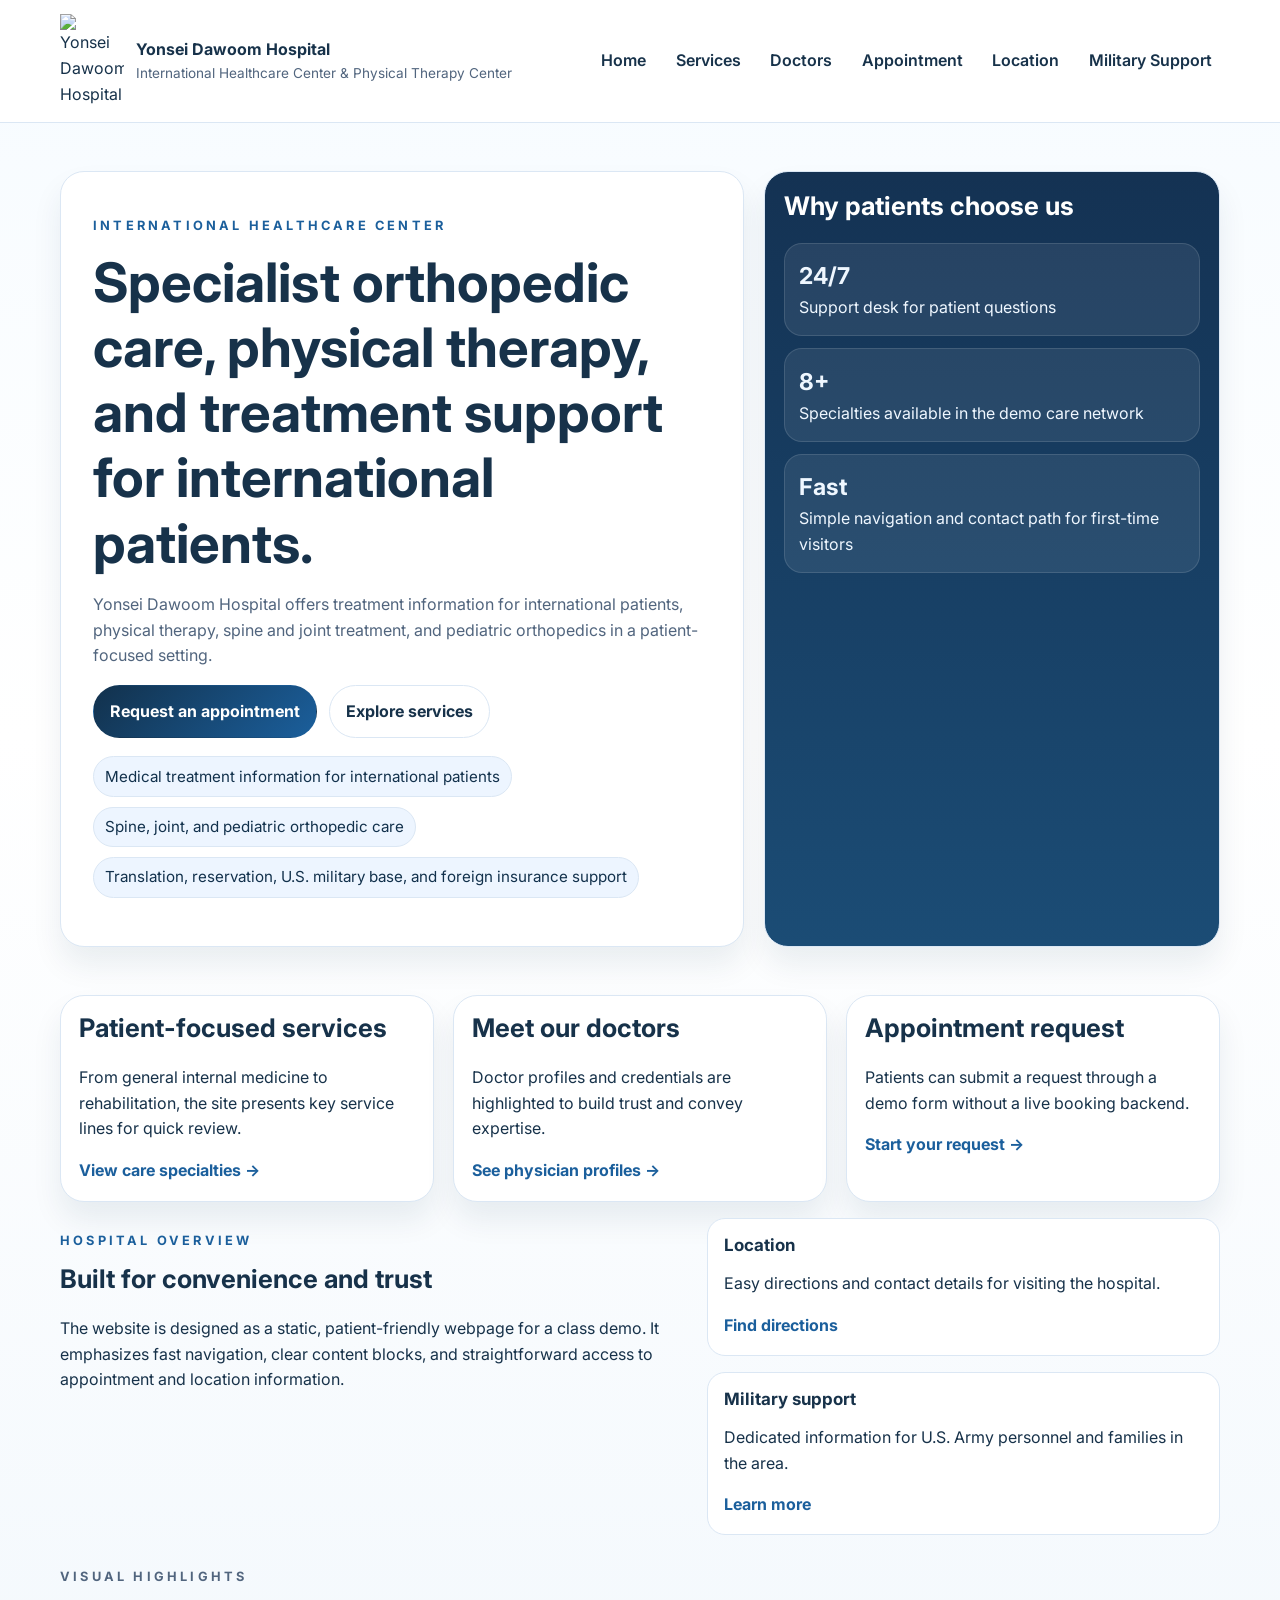
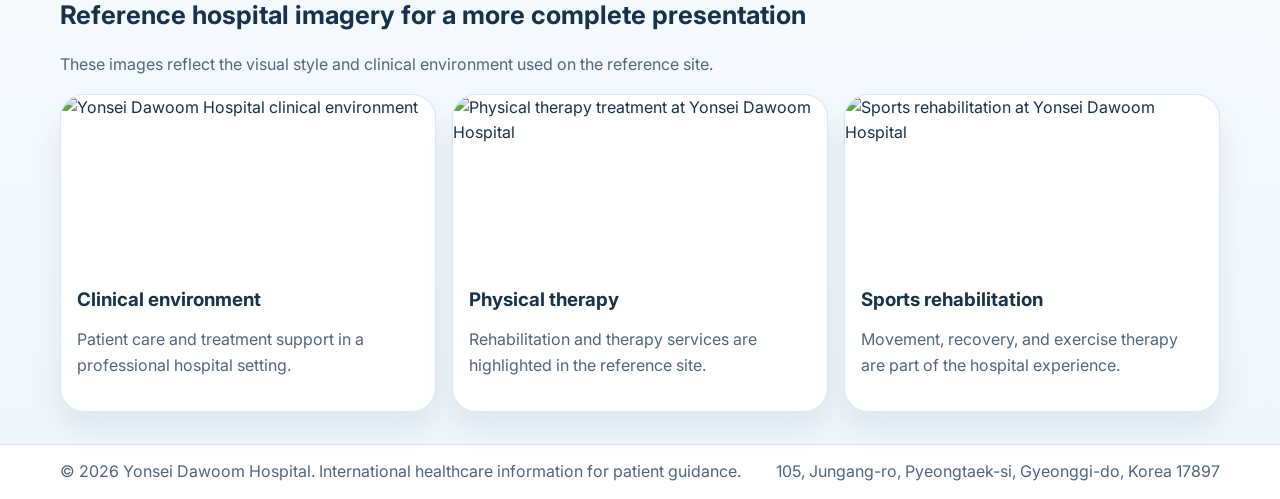
==== index.html @ 68c52f5f "Website Development" ====
<!DOCTYPE html>
<html lang="en">
  <head>
    <meta charset="UTF-8" />
    <meta name="viewport" content="width=device-width, initial-scale=1.0" />
    <title>Yonsei Dawoom Hospital | International Healthcare Center</title>
    <meta
      name="description"
      content="Yonsei Dawoom Hospital provides international healthcare, physical therapy, spine and joint treatment, and specialist orthopedics information."
    />
    <link rel="preconnect" href="https://fonts.googleapis.com" />
    <link rel="preconnect" href="https://fonts.gstatic.com" crossorigin />
    <link
      href="https://fonts.googleapis.com/css2?family=Inter:wght@400;500;600;700;800&display=swap"
      rel="stylesheet"
    />
    <link rel="stylesheet" href="styles.css" />
  </head>
  <body>
    <header class="site-header">
      <div class="container nav-wrap">
        <a class="brand" href="index.html">
          <img class="brand-logo" src="https://yshospital.net/en/images/logo.png" alt="Yonsei Dawoom Hospital" />
          <span>
            <strong>Yonsei Dawoom Hospital</strong>
            <small>International Healthcare Center & Physical Therapy Center</small>
          </span>
        </a>
        <nav class="nav-links">
          <a href="index.html">Home</a>
          <a href="services.html">Services</a>
          <a href="doctors.html">Doctors</a>
          <a href="appointment.html">Appointment</a>
          <a href="location.html">Location</a>
          <a href="support.html">Military Support</a>
        </nav>
      </div>
    </header>

    <main>
      <section class="hero-section">
        <div class="container hero-grid">
          <article class="hero-copy">
            <p class="eyebrow">International Healthcare Center</p>
            <h1>Specialist orthopedic care, physical therapy, and treatment support for international patients.</h1>
            <p class="lede">
              Yonsei Dawoom Hospital offers treatment information for international patients, physical therapy,
              spine and joint treatment, and pediatric orthopedics in a patient-focused setting.
            </p>
            <div class="cta-row">
              <a class="btn btn-primary" href="appointment.html">Request an appointment</a>
              <a class="btn btn-secondary" href="services.html">Explore services</a>
            </div>
            <ul class="feature-pills">
              <li>Medical treatment information for international patients</li>
              <li>Spine, joint, and pediatric orthopedic care</li>
              <li>Translation, reservation, U.S. military base, and foreign insurance support</li>
            </ul>
          </article>
          <aside class="hero-card" aria-label="Hospital highlights">
            <h2>Why patients choose us</h2>
            <div class="stat-card">
              <strong>24/7</strong>
              <span>Support desk for patient questions</span>
            </div>
            <div class="stat-card">
              <strong>8+</strong>
              <span>Specialties available in the demo care network</span>
            </div>
            <div class="stat-card">
              <strong>Fast</strong>
              <span>Simple navigation and contact path for first-time visitors</span>
            </div>
          </aside>
        </div>
      </section>

      <section class="container section-grid">
        <article class="panel-card">
          <h2>Patient-focused services</h2>
          <p>From general internal medicine to rehabilitation, the site presents key service lines for quick review.</p>
          <a class="text-link" href="services.html">View care specialties →</a>
        </article>
        <article class="panel-card">
          <h2>Meet our doctors</h2>
          <p>Doctor profiles and credentials are highlighted to build trust and convey expertise.</p>
          <a class="text-link" href="doctors.html">See physician profiles →</a>
        </article>
        <article class="panel-card">
          <h2>Appointment request</h2>
          <p>Patients can submit a request through a demo form without a live booking backend.</p>
          <a class="text-link" href="appointment.html">Start your request →</a>
        </article>
      </section>

      <section class="container two-column-panel">
        <article>
          <p class="eyebrow">Hospital overview</p>
          <h2>Built for convenience and trust</h2>
          <p>
            The website is designed as a static, patient-friendly webpage for a class demo. It emphasizes
            fast navigation, clear content blocks, and straightforward access to appointment and location information.
          </p>
        </article>
        <article class="info-boxes">
          <div class="mini-card">
            <h3>Location</h3>
            <p>Easy directions and contact details for visiting the hospital.</p>
            <a href="location.html">Find directions</a>
          </div>
          <div class="mini-card">
            <h3>Military support</h3>
            <p>Dedicated information for U.S. Army personnel and families in the area.</p>
            <a href="support.html">Learn more</a>
          </div>
        </article>
      </section>

      <section class="container visual-section">
        <div class="page-intro">
          <p class="eyebrow">Visual highlights</p>
          <h2>Reference hospital imagery for a more complete presentation</h2>
          <p>
            These images reflect the visual style and clinical environment used on the reference site.
          </p>
        </div>
        <div class="card-grid three-up visual-gallery">
          <article class="panel-card visual-card">
            <img src="https://yshospital.net/en/images/mv.jpg" alt="Yonsei Dawoom Hospital clinical environment" />
            <h3>Clinical environment</h3>
            <p>Patient care and treatment support in a professional hospital setting.</p>
          </article>
          <article class="panel-card visual-card">
            <img src="https://yshospital.net/en/images/therapy-1.jpg" alt="Physical therapy treatment at Yonsei Dawoom Hospital" />
            <h3>Physical therapy</h3>
            <p>Rehabilitation and therapy services are highlighted in the reference site.</p>
          </article>
          <article class="panel-card visual-card">
            <img src="https://yshospital.net/en/images/sr-1.jpg" alt="Sports rehabilitation at Yonsei Dawoom Hospital" />
            <h3>Sports rehabilitation</h3>
            <p>Movement, recovery, and exercise therapy are part of the hospital experience.</p>
          </article>
        </div>
      </section>
    </main>

    <footer class="site-footer">
      <div class="container footer-wrap">
        <p>© <span id="year"></span> Yonsei Dawoom Hospital. International healthcare information for patient guidance.</p>
        <p>105, Jungang-ro, Pyeongtaek-si, Gyeonggi-do, Korea 17897</p>
      </div>
    </footer>

    <script src="script.js"></script>
  </body>
</html>
---- styles.css ----
:root {
  --navy: #12314c;
  --blue: #1b5f9c;
  --sky: #edf5ff;
  --surface: #ffffff;
  --text: #17324a;
  --muted: #51657e;
  --border: #dbe7f4;
}

* { box-sizing: border-box; }

body {
  margin: 0;
  font-family: 'Inter', Arial, sans-serif;
  color: var(--text);
  background: linear-gradient(180deg, #f6fbff 0%, #ffffff 35%, #eff6fc 100%);
  line-height: 1.6;
}

img { max-width: 100%; }

a { color: inherit; text-decoration: none; }

.container {
  width: min(1160px, calc(100% - 1.5rem));
  margin: 0 auto;
}

.site-header {
  position: sticky;
  top: 0;
  z-index: 10;
  background: rgba(255, 255, 255, 0.96);
  border-bottom: 1px solid var(--border);
  backdrop-filter: blur(12px);
}

.nav-wrap, .footer-wrap {
  display: flex;
  align-items: center;
  justify-content: space-between;
  gap: 1rem;
  padding: 0.9rem 0;
}

.brand {
  display: flex;
  align-items: center;
  gap: 0.75rem;
}

.brand strong, .brand small { display: block; }

.brand-logo {
  width: 64px;
  height: auto;
  display: block;
}

.brand strong { font-size: 1rem; }

.brand small { color: var(--muted); font-size: 0.85rem; }

.brand-mark {
  width: 3rem;
  height: 3rem;
  border-radius: 0.9rem;
  display: grid;
  place-items: center;
  background: linear-gradient(135deg, var(--navy), var(--blue));
  color: #fff;
  font-weight: 800;
}

.nav-links {
  display: flex;
  flex-wrap: wrap;
  align-items: center;
  justify-content: flex-end;
  gap: 0.85rem;
}

.nav-links a {
  color: var(--text);
  font-weight: 600;
  padding: 0.35rem 0.5rem;
  border-radius: 999px;
}

.nav-links a:hover { background: var(--sky); }

.hero-section {
  padding: 3rem 0 2rem;
}

.hero-grid, .two-column-panel, .section-grid { display: grid; gap: 1.2rem; }

.hero-grid {
  grid-template-columns: 1.2fr 0.8fr;
  align-items: stretch;
}

.hero-copy, .panel-card, .hero-card {
  background: var(--surface);
  border: 1px solid var(--border);
  border-radius: 24px;
  box-shadow: 0 18px 30px rgba(18, 49, 76, 0.08);
}

.hero-copy { padding: 2rem; }

.eyebrow {
  text-transform: uppercase;
  letter-spacing: 0.25em;
  font-size: 0.8rem;
  color: var(--blue);
  font-weight: 700;
}

h1, h2, h3 { line-height: 1.2; }

h1 { font-size: clamp(2rem, 5vw, 3.4rem); margin: 0.35rem 0 0.75rem; }

h2 { font-size: clamp(1.2rem, 3vw, 1.6rem); margin-top: 0; }

.lede, .page-intro p { color: var(--muted); }

.cta-row { display: flex; flex-wrap: wrap; gap: 0.75rem; margin: 1rem 0 1.15rem; }

.btn {
  display: inline-flex;
  align-items: center;
  justify-content: center;
  border-radius: 999px;
  font-weight: 700;
  padding: 0.8rem 1rem;
  border: 1px solid transparent;
}

.btn-primary { background: linear-gradient(135deg, var(--navy), var(--blue)); color: #fff; }

.btn-secondary { border-color: var(--border); background: #fff; }

.feature-pills {
  display: flex;
  flex-wrap: wrap;
  gap: 0.6rem;
  padding: 0;
  list-style: none;
}

.feature-pills li {
  background: var(--sky);
  border: 1px solid var(--border);
  border-radius: 999px;
  padding: 0.45rem 0.7rem;
  color: var(--navy);
  font-size: 0.95rem;
}

.hero-card { padding: 1.2rem; background: linear-gradient(180deg, #143253, #1b4c75); color: #eff7ff; }

.hero-card h2 { color: #fff; }

.stat-card {
  background: rgba(255,255,255,0.08);
  border: 1px solid rgba(255,255,255,0.12);
  border-radius: 18px;
  padding: 0.9rem;
  margin-top: 0.75rem;
}

.stat-card strong { display: block; font-size: 1.45rem; }

.section-grid { grid-template-columns: repeat(3, 1fr); margin-top: 1rem; }

.panel-card { padding: 1.1rem; }

.text-link { color: var(--blue); font-weight: 700; }

.two-column-panel { grid-template-columns: 1.1fr 0.9fr; margin: 1rem auto 2rem; }

.info-boxes { display: grid; gap: 1rem; }

.mini-card {
  border: 1px solid var(--border);
  background: #fff;
  border-radius: 18px;
  padding: 1rem;
}

.mini-card h3 { margin: 0 0 0.2rem; font-size: 1.06rem; }

.mini-card a { color: var(--blue); font-weight: 700; }

.page-shell { padding: 1.5rem 0 2rem; }

.page-intro { margin-bottom: 1rem; }

.card-grid { display: grid; gap: 1rem; }

.three-up { grid-template-columns: repeat(3, 1fr); }

.two-up { grid-template-columns: repeat(2, 1fr); }

.service-card h2, .doctor-card h2 { margin-bottom: 0.35rem; }

.doctor-card {
  display: flex;
  flex-direction: column;
  gap: 0.6rem;
}

.doctor-head {
  display: flex;
  align-items: center;
  gap: 0.9rem;
}

.doctor-photo {
  width: 96px;
  height: 96px;
  object-fit: cover;
  border-radius: 18px;
  border: 1px solid var(--border);
  background: #eff6fc;
}

.muted { color: var(--muted); font-weight: 600; }

.appointment-layout { grid-template-columns: 1.1fr 0.9fr; }

.appointment-form { display: grid; gap: 0.9rem; }

.appointment-form label { display: grid; gap: 0.35rem; font-weight: 600; color: var(--navy); }

.appointment-form input,
.appointment-form select,
.appointment-form textarea {
  border: 1px solid var(--border);
  border-radius: 12px;
  padding: 0.75rem 0.8rem;
  font: inherit;
  background: #fff;
}

.status-note { min-height: 1.2em; color: var(--blue); font-weight: 600; }

.check-list { padding-left: 1rem; color: var(--muted); }

.location-layout { grid-template-columns: 1fr 1fr; }

.map-box {
  border: 1px dashed var(--border);
  border-radius: 18px;
  min-height: 220px;
  display: grid;
  place-items: center;
  color: var(--muted);
  background: linear-gradient(135deg, #f7fbff, #edf4fb);
}

.contact-list { list-style: none; padding: 0; margin: 0; display: grid; gap: 0.75rem; color: var(--muted); }

.visual-section { margin-bottom: 2rem; }

.visual-gallery .visual-card {
  overflow: hidden;
  padding: 0;
}

.visual-card img {
  width: 100%;
  height: 180px;
  object-fit: cover;
  display: block;
}

.visual-card h3,
.visual-card p {
  padding: 0 1rem;
}

.visual-card h3 { margin: 0.9rem 0 0.2rem; }

.visual-card p { color: var(--muted); padding-bottom: 1rem; }

.support-visual-card {
  display: grid;
  grid-template-columns: 1.1fr 0.9fr;
  gap: 1rem;
  align-items: center;
  margin-bottom: 1rem;
}

.support-visual-card img {
  width: 100%;
  border-radius: 18px;
  object-fit: cover;
  min-height: 220px;
}

.site-footer {
  border-top: 1px solid var(--border);
  background: #fff;
}

.site-footer p { margin: 0; color: var(--muted); }

@media (max-width: 980px) {
  .hero-grid, .two-column-panel, .section-grid, .three-up, .two-up, .appointment-layout, .location-layout, .support-visual-card { grid-template-columns: 1fr; }
}

@media (max-width: 760px) {
  .nav-wrap, .footer-wrap { flex-direction: column; align-items: flex-start; }
  .nav-links { justify-content: flex-start; }
  .hero-section { padding-top: 1.2rem; }
  .hero-copy { padding: 1rem; }
}
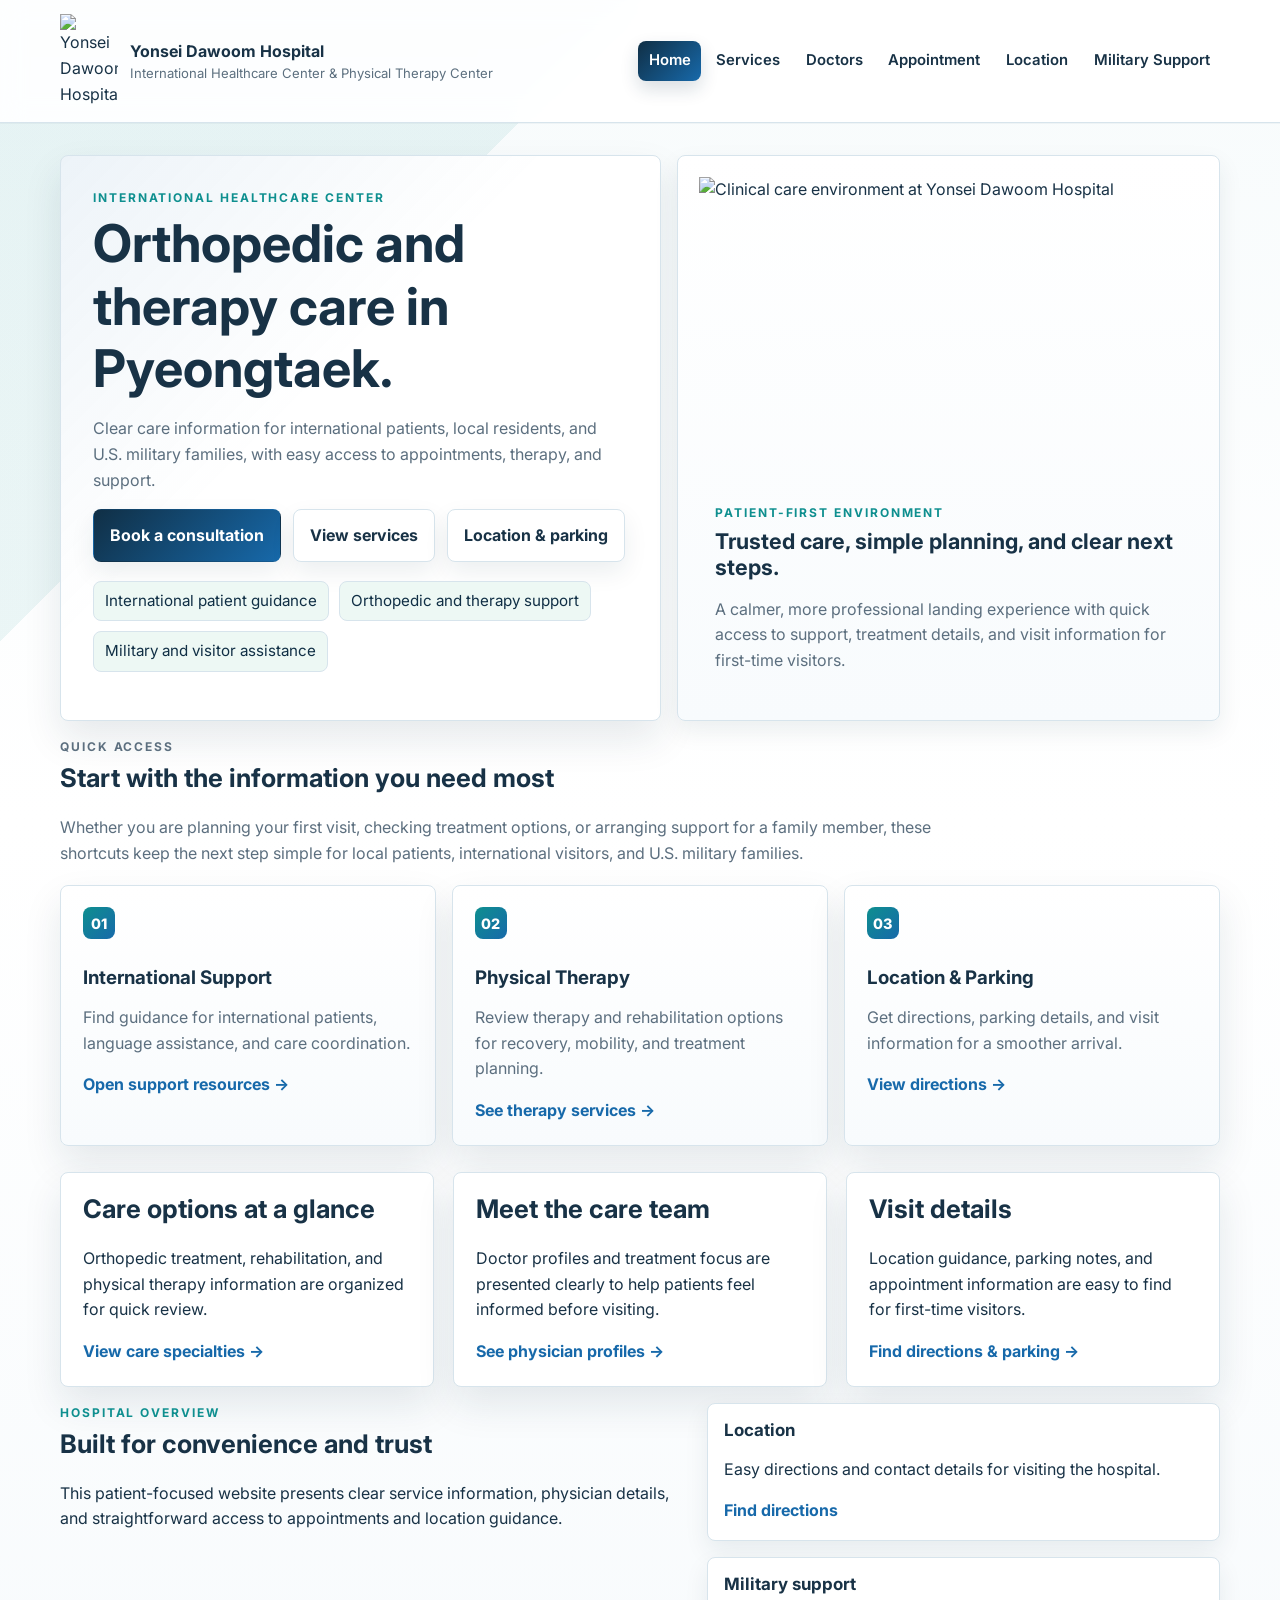
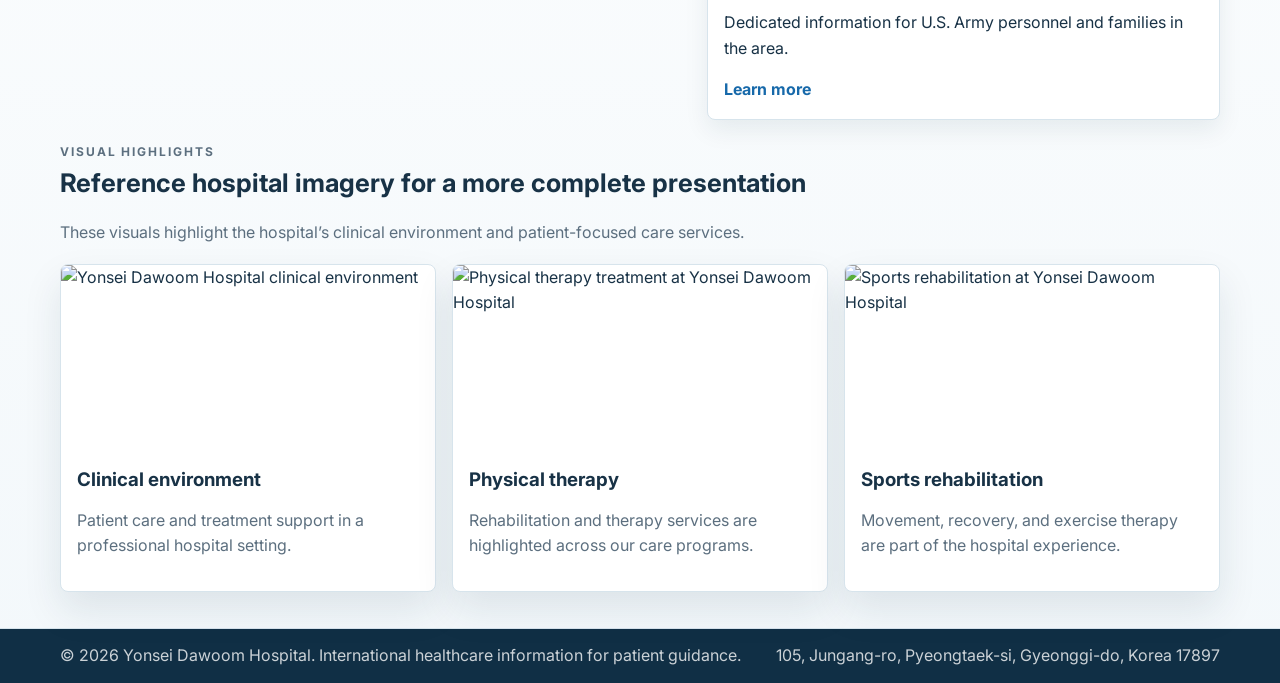
==== commit a04609be: "changes" ====
--- a/index.html
+++ b/index.html
@@ -16,7 +16,7 @@
     />
     <link rel="stylesheet" href="styles.css" />
   </head>
-  <body>
+  <body data-page="home">
     <header class="site-header">
       <div class="container nav-wrap">
         <a class="brand" href="index.html">
@@ -42,54 +42,83 @@
         <div class="container hero-grid">
           <article class="hero-copy">
             <p class="eyebrow">International Healthcare Center</p>
-            <h1>Specialist orthopedic care, physical therapy, and treatment support for international patients.</h1>
+            <h1>Orthopedic and therapy care in Pyeongtaek.</h1>
             <p class="lede">
-              Yonsei Dawoom Hospital offers treatment information for international patients, physical therapy,
-              spine and joint treatment, and pediatric orthopedics in a patient-focused setting.
+              Clear care information for international patients, local residents, and U.S. military families,
+              with easy access to appointments, therapy, and support.
             </p>
             <div class="cta-row">
-              <a class="btn btn-primary" href="appointment.html">Request an appointment</a>
-              <a class="btn btn-secondary" href="services.html">Explore services</a>
+              <a class="btn btn-primary" href="appointment.html">Book a consultation</a>
+              <a class="btn btn-secondary" href="services.html">View services</a>
+              <a class="btn btn-secondary" href="location.html">Location & parking</a>
             </div>
             <ul class="feature-pills">
-              <li>Medical treatment information for international patients</li>
-              <li>Spine, joint, and pediatric orthopedic care</li>
-              <li>Translation, reservation, U.S. military base, and foreign insurance support</li>
+              <li>International patient guidance</li>
+              <li>Orthopedic and therapy support</li>
+              <li>Military and visitor assistance</li>
             </ul>
           </article>
-          <aside class="hero-card" aria-label="Hospital highlights">
-            <h2>Why patients choose us</h2>
-            <div class="stat-card">
-              <strong>24/7</strong>
-              <span>Support desk for patient questions</span>
-            </div>
-            <div class="stat-card">
-              <strong>8+</strong>
-              <span>Specialties available in the demo care network</span>
-            </div>
-            <div class="stat-card">
-              <strong>Fast</strong>
-              <span>Simple navigation and contact path for first-time visitors</span>
+          <aside class="hero-visual-card panel-card" aria-label="Hospital overview image">
+            <img src="https://yshospital.net/en/images/mv.jpg" alt="Clinical care environment at Yonsei Dawoom Hospital" />
+            <div class="hero-visual-copy">
+              <p class="eyebrow">Patient-first environment</p>
+              <h2>Trusted care, simple planning, and clear next steps.</h2>
+              <p>
+                A calmer, more professional landing experience with quick access to support, treatment details,
+                and visit information for first-time visitors.
+              </p>
             </div>
           </aside>
         </div>
       </section>
 
+      <section class="container quick-actions-section">
+        <div class="page-intro">
+          <p class="eyebrow">Quick access</p>
+          <h2>Start with the information you need most</h2>
+          <p>
+            Whether you are planning your first visit, checking treatment options, or arranging support for a
+            family member, these shortcuts keep the next step simple for local patients, international visitors,
+            and U.S. military families.
+          </p>
+        </div>
+        <div class="card-grid quick-action-grid three-up">
+          <article class="quick-action-card panel-card">
+            <span class="action-badge">01</span>
+            <h3>International Support</h3>
+            <p>Find guidance for international patients, language assistance, and care coordination.</p>
+            <a class="text-link" href="support.html">Open support resources →</a>
+          </article>
+          <article class="quick-action-card panel-card">
+            <span class="action-badge">02</span>
+            <h3>Physical Therapy</h3>
+            <p>Review therapy and rehabilitation options for recovery, mobility, and treatment planning.</p>
+            <a class="text-link" href="services.html">See therapy services →</a>
+          </article>
+          <article class="quick-action-card panel-card">
+            <span class="action-badge">03</span>
+            <h3>Location & Parking</h3>
+            <p>Get directions, parking details, and visit information for a smoother arrival.</p>
+            <a class="text-link" href="location.html">View directions →</a>
+          </article>
+        </div>
+      </section>
+
       <section class="container section-grid">
         <article class="panel-card">
-          <h2>Patient-focused services</h2>
-          <p>From general internal medicine to rehabilitation, the site presents key service lines for quick review.</p>
+          <h2>Care options at a glance</h2>
+          <p>Orthopedic treatment, rehabilitation, and physical therapy information are organized for quick review.</p>
           <a class="text-link" href="services.html">View care specialties →</a>
         </article>
         <article class="panel-card">
-          <h2>Meet our doctors</h2>
-          <p>Doctor profiles and credentials are highlighted to build trust and convey expertise.</p>
+          <h2>Meet the care team</h2>
+          <p>Doctor profiles and treatment focus are presented clearly to help patients feel informed before visiting.</p>
           <a class="text-link" href="doctors.html">See physician profiles →</a>
         </article>
         <article class="panel-card">
-          <h2>Appointment request</h2>
-          <p>Patients can submit a request through a demo form without a live booking backend.</p>
-          <a class="text-link" href="appointment.html">Start your request →</a>
+          <h2>Visit details</h2>
+          <p>Location guidance, parking notes, and appointment information are easy to find for first-time visitors.</p>
+          <a class="text-link" href="location.html">Find directions & parking →</a>
         </article>
       </section>
 
@@ -98,8 +127,8 @@
           <p class="eyebrow">Hospital overview</p>
           <h2>Built for convenience and trust</h2>
           <p>
-            The website is designed as a static, patient-friendly webpage for a class demo. It emphasizes
-            fast navigation, clear content blocks, and straightforward access to appointment and location information.
+            This patient-focused website presents clear service information, physician details, and
+            straightforward access to appointments and location guidance.
           </p>
         </article>
         <article class="info-boxes">
@@ -121,7 +150,7 @@
           <p class="eyebrow">Visual highlights</p>
           <h2>Reference hospital imagery for a more complete presentation</h2>
           <p>
-            These images reflect the visual style and clinical environment used on the reference site.
+            These visuals highlight the hospital’s clinical environment and patient-focused care services.
           </p>
         </div>
         <div class="card-grid three-up visual-gallery">
@@ -133,7 +162,7 @@
           <article class="panel-card visual-card">
             <img src="https://yshospital.net/en/images/therapy-1.jpg" alt="Physical therapy treatment at Yonsei Dawoom Hospital" />
             <h3>Physical therapy</h3>
-            <p>Rehabilitation and therapy services are highlighted in the reference site.</p>
+            <p>Rehabilitation and therapy services are highlighted across our care programs.</p>
           </article>
           <article class="panel-card visual-card">
             <img src="https://yshospital.net/en/images/sr-1.jpg" alt="Sports rehabilitation at Yonsei Dawoom Hospital" />
--- a/styles.css
+++ b/styles.css
@@ -1,11 +1,20 @@
+@import url('https://fonts.googleapis.com/css2?family=Inter:wght@400;500;600;700;800&display=swap');
+
 :root {
-  --navy: #12314c;
-  --blue: #1b5f9c;
-  --sky: #edf5ff;
+  --navy: #102f45;
+  --blue: #1769aa;
+  --teal: #0e8f8f;
+  --green: #2e8b57;
+  --warm: #d96c42;
+  --sky: #eef7fb;
+  --mint: #edf8f4;
   --surface: #ffffff;
-  --text: #17324a;
-  --muted: #51657e;
-  --border: #dbe7f4;
+  --surface-alt: #f8fbfd;
+  --text: #183246;
+  --muted: #5c6f7f;
+  --border: #d7e4ec;
+  --shadow: 0 18px 38px rgba(16, 47, 69, 0.10);
+  --shadow-soft: 0 10px 24px rgba(16, 47, 69, 0.08);
 }
 
 * { box-sizing: border-box; }
@@ -14,16 +23,22 @@
   margin: 0;
   font-family: 'Inter', Arial, sans-serif;
   color: var(--text);
-  background: linear-gradient(180deg, #f6fbff 0%, #ffffff 35%, #eff6fc 100%);
+  background:
+    linear-gradient(135deg, rgba(14, 143, 143, 0.08) 0 18%, transparent 18% 100%),
+    linear-gradient(180deg, #f7fbfc 0%, #ffffff 36%, #f3f8fb 100%);
   line-height: 1.6;
+  -webkit-font-smoothing: antialiased;
+  text-rendering: optimizeLegibility;
 }
 
 img { max-width: 100%; }
 
+a, button, input, select, textarea { transition: all 180ms ease; }
+
 a { color: inherit; text-decoration: none; }
 
 .container {
-  width: min(1160px, calc(100% - 1.5rem));
+  width: min(1160px, calc(100% - 2rem));
   margin: 0 auto;
 }
 
@@ -31,9 +46,10 @@
   position: sticky;
   top: 0;
   z-index: 10;
-  background: rgba(255, 255, 255, 0.96);
+  background: rgba(255, 255, 255, 0.92);
   border-bottom: 1px solid var(--border);
   backdrop-filter: blur(12px);
+  box-shadow: 0 1px 0 rgba(18, 49, 76, 0.04);
 }
 
 .nav-wrap, .footer-wrap {
@@ -48,24 +64,25 @@
   display: flex;
   align-items: center;
   gap: 0.75rem;
+  min-width: 17rem;
 }
 
 .brand strong, .brand small { display: block; }
 
 .brand-logo {
-  width: 64px;
+  width: 58px;
   height: auto;
   display: block;
 }
 
 .brand strong { font-size: 1rem; }
 
-.brand small { color: var(--muted); font-size: 0.85rem; }
+.brand small { color: var(--muted); font-size: 0.82rem; line-height: 1.35; }
 
 .brand-mark {
   width: 3rem;
   height: 3rem;
-  border-radius: 0.9rem;
+  border-radius: 8px;
   display: grid;
   place-items: center;
   background: linear-gradient(135deg, var(--navy), var(--blue));
@@ -78,49 +95,93 @@
   flex-wrap: wrap;
   align-items: center;
   justify-content: flex-end;
-  gap: 0.85rem;
+  gap: 0.3rem;
 }
 
 .nav-links a {
   color: var(--text);
   font-weight: 600;
-  padding: 0.35rem 0.5rem;
-  border-radius: 999px;
-}
-
-.nav-links a:hover { background: var(--sky); }
+  padding: 0.5rem 0.65rem;
+  border-radius: 8px;
+  position: relative;
+  font-size: 0.93rem;
+}
+
+.nav-links a:hover,
+.nav-links a:focus-visible {
+  background: linear-gradient(135deg, var(--sky), #ffffff);
+  color: var(--navy);
+  box-shadow: inset 0 0 0 1px rgba(27, 95, 156, 0.12);
+}
+
+.nav-links a.active,
+body[data-page="home"] .nav-links a[href="index.html"],
+body[data-page="services"] .nav-links a[href="services.html"],
+body[data-page="doctors"] .nav-links a[href="doctors.html"],
+body[data-page="appointment"] .nav-links a[href="appointment.html"],
+body[data-page="location"] .nav-links a[href="location.html"],
+body[data-page="support"] .nav-links a[href="support.html"] {
+  background: linear-gradient(135deg, var(--navy), var(--blue));
+  color: #fff;
+  box-shadow: 0 8px 18px rgba(18, 49, 76, 0.16);
+}
 
 .hero-section {
-  padding: 3rem 0 2rem;
+  padding: 2rem 0 1rem;
+}
+
+.page-shell,
+.hero-section,
+.visual-section {
+  padding-bottom: 0.25rem;
 }
 
 .hero-grid, .two-column-panel, .section-grid { display: grid; gap: 1.2rem; }
 
 .hero-grid {
-  grid-template-columns: 1.2fr 0.8fr;
+  grid-template-columns: minmax(0, 1.05fr) minmax(320px, 0.95fr);
   align-items: stretch;
+  gap: 1rem;
 }
 
 .hero-copy, .panel-card, .hero-card {
   background: var(--surface);
   border: 1px solid var(--border);
-  border-radius: 24px;
-  box-shadow: 0 18px 30px rgba(18, 49, 76, 0.08);
-}
-
-.hero-copy { padding: 2rem; }
+  border-radius: 8px;
+  box-shadow: var(--shadow);
+}
+
+.panel-card:hover,
+.hero-copy:hover,
+.hero-card:hover {
+  transform: translateY(-1px);
+  box-shadow: 0 18px 32px rgba(18, 49, 76, 0.12);
+  border-color: rgba(27, 95, 156, 0.22);
+}
+
+.hero-copy {
+  padding: clamp(1.25rem, 3vw, 2rem);
+  background:
+    linear-gradient(135deg, rgba(23, 105, 170, 0.08), transparent 42%),
+    #fff;
+}
 
 .eyebrow {
   text-transform: uppercase;
-  letter-spacing: 0.25em;
-  font-size: 0.8rem;
-  color: var(--blue);
+  letter-spacing: 0.16em;
+  font-size: 0.75rem;
+  color: var(--teal);
   font-weight: 700;
+  margin: 0 0 0.4rem;
 }
 
 h1, h2, h3 { line-height: 1.2; }
 
-h1 { font-size: clamp(2rem, 5vw, 3.4rem); margin: 0.35rem 0 0.75rem; }
+h1 {
+  font-size: clamp(2rem, 4.6vw, 3.25rem);
+  margin: 0.25rem 0 0.85rem;
+  letter-spacing: 0;
+}
 
 h2 { font-size: clamp(1.2rem, 3vw, 1.6rem); margin-top: 0; }
 
@@ -132,15 +193,26 @@
   display: inline-flex;
   align-items: center;
   justify-content: center;
-  border-radius: 999px;
+  border-radius: 8px;
   font-weight: 700;
   padding: 0.8rem 1rem;
   border: 1px solid transparent;
+  box-shadow: var(--shadow-soft);
+  min-height: 2.85rem;
+}
+
+.btn:hover,
+.btn:focus-visible {
+  transform: translateY(-1px);
+  box-shadow: 0 10px 18px rgba(18, 49, 76, 0.14);
 }
 
 .btn-primary { background: linear-gradient(135deg, var(--navy), var(--blue)); color: #fff; }
 
 .btn-secondary { border-color: var(--border); background: #fff; }
+
+.btn-secondary:hover,
+.btn-secondary:focus-visible { background: #f8fbff; border-color: rgba(27, 95, 156, 0.35); }
 
 .feature-pills {
   display: flex;
@@ -151,22 +223,43 @@
 }
 
 .feature-pills li {
-  background: var(--sky);
+  background: var(--mint);
   border: 1px solid var(--border);
-  border-radius: 999px;
+  border-radius: 8px;
   padding: 0.45rem 0.7rem;
   color: var(--navy);
   font-size: 0.95rem;
 }
 
-.hero-card { padding: 1.2rem; background: linear-gradient(180deg, #143253, #1b4c75); color: #eff7ff; }
-
-.hero-card h2 { color: #fff; }
+.hero-visual-card {
+  overflow: hidden;
+  padding: 0;
+  background: linear-gradient(180deg, #ffffff 0%, var(--surface-alt) 100%);
+  box-shadow: var(--shadow-soft);
+}
+
+.hero-visual-card img {
+  width: 100%;
+  height: 310px;
+  object-fit: cover;
+  display: block;
+}
+
+.hero-visual-copy { padding: 1rem 1rem 1.1rem; }
+
+.hero-visual-copy h2 {
+  font-size: clamp(1.05rem, 2.4vw, 1.35rem);
+  margin-bottom: 0.35rem;
+}
+
+.hero-visual-copy p:last-child { color: var(--muted); margin-bottom: 0; }
+
+.hero-card { display: none; }
 
 .stat-card {
   background: rgba(255,255,255,0.08);
   border: 1px solid rgba(255,255,255,0.12);
-  border-radius: 18px;
+  border-radius: 8px;
   padding: 0.9rem;
   margin-top: 0.75rem;
 }
@@ -175,28 +268,115 @@
 
 .section-grid { grid-template-columns: repeat(3, 1fr); margin-top: 1rem; }
 
-.panel-card { padding: 1.1rem; }
+.quick-actions-section { margin: 0.8rem auto 1.6rem; }
+
+.quick-action-grid { grid-template-columns: repeat(3, 1fr); }
+
+.quick-action-card {
+  background: linear-gradient(180deg, #ffffff 0%, var(--surface-alt) 100%);
+}
+
+.action-badge {
+  display: inline-flex;
+  align-items: center;
+  justify-content: center;
+  width: 2rem;
+  height: 2rem;
+  border-radius: 8px;
+  background: linear-gradient(135deg, var(--teal), var(--blue));
+  color: #fff;
+  font-size: 0.9rem;
+  font-weight: 800;
+  margin-bottom: 0.55rem;
+}
+
+.quick-action-card h3 { margin-bottom: 0.35rem; }
+
+.quick-action-card p { color: var(--muted); }
+
+.panel-card { padding: clamp(1rem, 2.2vw, 1.35rem); }
 
 .text-link { color: var(--blue); font-weight: 700; }
 
-.two-column-panel { grid-template-columns: 1.1fr 0.9fr; margin: 1rem auto 2rem; }
+.two-column-panel { grid-template-columns: 1.1fr 0.9fr; margin: 1rem auto 1.4rem; }
+
+.location-summary-grid {
+  display: grid;
+  grid-template-columns: repeat(3, 1fr);
+  gap: 1rem;
+  margin: 0 auto 1.2rem;
+}
+
+.summary-card { background: linear-gradient(180deg, #ffffff 0%, #f7fbff 100%); }
+
+.summary-card h3 { margin: 0.1rem 0 0.25rem; font-size: 1.02rem; }
+
+.summary-card p:last-child { color: var(--muted); margin-bottom: 0; }
+
+.section-label-row {
+  display: flex;
+  align-items: center;
+  justify-content: space-between;
+  gap: 0.75rem;
+  margin-bottom: 0.25rem;
+}
+
+.mini-pill {
+  display: inline-flex;
+  align-items: center;
+  border-radius: 8px;
+  padding: 0.25rem 0.55rem;
+  background: var(--mint);
+  color: var(--green);
+  font-size: 0.78rem;
+  font-weight: 700;
+}
 
 .info-boxes { display: grid; gap: 1rem; }
 
 .mini-card {
   border: 1px solid var(--border);
   background: #fff;
-  border-radius: 18px;
+  border-radius: 8px;
   padding: 1rem;
+  box-shadow: var(--shadow-soft);
+}
+
+.mini-card:hover {
+  border-color: rgba(27, 95, 156, 0.25);
+  box-shadow: 0 14px 22px rgba(18, 49, 76, 0.10);
 }
 
 .mini-card h3 { margin: 0 0 0.2rem; font-size: 1.06rem; }
 
 .mini-card a { color: var(--blue); font-weight: 700; }
 
-.page-shell { padding: 1.5rem 0 2rem; }
-
-.page-intro { margin-bottom: 1rem; }
+.page-shell { padding: 1.55rem 0 2.4rem; }
+
+.page-intro {
+  margin-bottom: 1.15rem;
+  max-width: 58rem;
+}
+
+.page-intro h1,
+.page-intro h2 {
+  max-width: 52rem;
+}
+
+.page-shell > .page-intro {
+  padding: clamp(1.1rem, 3vw, 1.7rem);
+  border-left: 5px solid var(--teal);
+  border-radius: 8px;
+  background:
+    linear-gradient(90deg, rgba(14, 143, 143, 0.10), rgba(255, 255, 255, 0.78) 48%),
+    #fff;
+  box-shadow: 0 14px 30px rgba(16, 47, 69, 0.07);
+}
+
+.location-intro {
+  max-width: 44rem;
+  margin-bottom: 1rem;
+}
 
 .card-grid { display: grid; gap: 1rem; }
 
@@ -204,7 +384,146 @@
 
 .two-up { grid-template-columns: repeat(2, 1fr); }
 
+.service-card,
+.doctor-card {
+  position: relative;
+  overflow: hidden;
+}
+
+.service-card::before,
+.doctor-card::before {
+  content: "";
+  position: absolute;
+  inset: 0 0 auto;
+  height: 4px;
+  background: linear-gradient(90deg, var(--teal), var(--blue), var(--warm));
+}
+
 .service-card h2, .doctor-card h2 { margin-bottom: 0.35rem; }
+
+.service-card p,
+.doctor-card p {
+  color: var(--muted);
+}
+
+.therapy-showcase {
+  display: grid;
+  gap: 1rem;
+  margin-top: 1.4rem;
+}
+
+.therapy-intro {
+  margin-top: 0.5rem;
+}
+
+.therapy-section {
+  display: grid;
+  gap: 1.1rem;
+  background:
+    linear-gradient(135deg, rgba(14, 143, 143, 0.08), transparent 46%),
+    #fff;
+}
+
+.therapy-section .section-label-row {
+  align-items: flex-start;
+}
+
+.therapy-section h2 {
+  margin-bottom: 0;
+}
+
+.therapy-visual-grid {
+  display: grid;
+  grid-template-columns: repeat(2, minmax(0, 1fr));
+  gap: 1rem;
+}
+
+.therapy-image-card {
+  position: relative;
+  min-height: 310px;
+  margin: 0;
+  overflow: hidden;
+  border-radius: 8px;
+  background: var(--surface-alt);
+  box-shadow: var(--shadow-soft);
+}
+
+.therapy-image-card img {
+  width: 100%;
+  height: 100%;
+  min-height: 310px;
+  object-fit: cover;
+  display: block;
+}
+
+.therapy-image-card figcaption {
+  position: absolute;
+  inset: auto 0 0;
+  padding: 1.1rem;
+  background: linear-gradient(180deg, transparent, rgba(0, 0, 0, 0.78));
+  color: #fff;
+  font-size: clamp(1.1rem, 2.3vw, 1.55rem);
+  font-weight: 800;
+  text-align: center;
+}
+
+.therapy-list {
+  columns: 2;
+  column-gap: 2rem;
+  margin: 0;
+  padding-left: 1.25rem;
+  color: var(--muted);
+  font-size: clamp(1rem, 2vw, 1.18rem);
+}
+
+.therapy-list li {
+  break-inside: avoid;
+  margin-bottom: 0.45rem;
+}
+
+.pelvic-therapy-section {
+  background:
+    linear-gradient(135deg, rgba(217, 108, 66, 0.09), transparent 42%),
+    #fff;
+}
+
+.pelvic-therapy-layout {
+  display: grid;
+  gap: 1rem;
+}
+
+.pelvic-therapy-layout > img {
+  width: 100%;
+  height: min(48vw, 420px);
+  min-height: 280px;
+  object-fit: cover;
+  object-position: center;
+  border-radius: 8px;
+  box-shadow: var(--shadow-soft);
+}
+
+.therapy-detail-grid {
+  display: grid;
+  grid-template-columns: 0.9fr 1.1fr;
+  gap: 1rem;
+}
+
+.therapy-detail-grid > div {
+  padding: 1rem;
+  border: 1px solid var(--border);
+  border-radius: 8px;
+  background: var(--surface-alt);
+}
+
+.therapy-detail-grid h3 {
+  margin: 0 0 0.65rem;
+  font-size: clamp(1.15rem, 2.4vw, 1.5rem);
+}
+
+.compact-list {
+  columns: 1;
+  font-size: clamp(0.98rem, 1.8vw, 1.1rem);
+}
 
 .doctor-card {
   display: flex;
@@ -214,22 +533,53 @@
 
 .doctor-head {
   display: flex;
-  align-items: center;
-  gap: 0.9rem;
+  align-items: flex-start;
+  gap: 1rem;
 }
 
 .doctor-photo {
-  width: 96px;
-  height: 96px;
+  width: 142px;
+  height: 142px;
   object-fit: cover;
-  border-radius: 18px;
-  border: 1px solid var(--border);
-  background: #eff6fc;
+  object-position: top center;
+  border-radius: 8px;
+  border: 1px solid rgba(27, 95, 156, 0.18);
+  background: linear-gradient(180deg, #eff6fc, #fff);
+  box-shadow: 0 12px 24px rgba(18, 49, 76, 0.10);
+  flex-shrink: 0;
 }
 
 .muted { color: var(--muted); font-weight: 600; }
 
 .appointment-layout { grid-template-columns: 1.1fr 0.9fr; }
+
+.form-card {
+  background:
+    linear-gradient(180deg, rgba(23, 105, 170, 0.06), transparent 34%),
+    #fff;
+}
+
+.info-card {
+  align-self: start;
+  background:
+    linear-gradient(135deg, rgba(14, 143, 143, 0.10), rgba(217, 108, 66, 0.08)),
+    #fff;
+}
+
+.info-card h2 {
+  display: inline-flex;
+  align-items: center;
+  gap: 0.45rem;
+}
+
+.info-card h2::before {
+  content: "";
+  width: 0.75rem;
+  height: 0.75rem;
+  border-radius: 3px;
+  background: var(--green);
+  box-shadow: 0 0 0 5px rgba(46, 139, 87, 0.14);
+}
 
 .appointment-form { display: grid; gap: 0.9rem; }
 
@@ -239,26 +589,52 @@
 .appointment-form select,
 .appointment-form textarea {
   border: 1px solid var(--border);
-  border-radius: 12px;
-  padding: 0.75rem 0.8rem;
+  border-radius: 8px;
+  padding: 0.8rem 0.85rem;
   font: inherit;
+  background: var(--surface-alt);
+  box-shadow: inset 0 1px 2px rgba(18, 49, 76, 0.04);
+}
+
+.appointment-form input:focus-visible,
+.appointment-form select:focus-visible,
+.appointment-form textarea:focus-visible {
+  outline: none;
+  border-color: var(--blue);
+  box-shadow: 0 0 0 4px rgba(27, 95, 156, 0.12), inset 0 1px 2px rgba(18, 49, 76, 0.04);
   background: #fff;
 }
 
-.status-note { min-height: 1.2em; color: var(--blue); font-weight: 600; }
-
-.check-list { padding-left: 1rem; color: var(--muted); }
-
-.location-layout { grid-template-columns: 1fr 1fr; }
+.status-note {
+  min-height: 1.2em;
+  color: var(--green);
+  font-weight: 700;
+  margin: 0;
+}
+
+.check-list {
+  padding-left: 1.1rem;
+  color: var(--muted);
+}
+
+.check-list li { margin-bottom: 0.45rem; }
+
+.location-layout { grid-template-columns: 1fr 1fr; gap: 1rem; }
 
 .map-box {
   border: 1px dashed var(--border);
-  border-radius: 18px;
+  border-radius: 8px;
   min-height: 220px;
   display: grid;
   place-items: center;
   color: var(--muted);
-  background: linear-gradient(135deg, #f7fbff, #edf4fb);
+  background:
+    linear-gradient(90deg, rgba(23, 105, 170, 0.08) 1px, transparent 1px),
+    linear-gradient(0deg, rgba(23, 105, 170, 0.08) 1px, transparent 1px),
+    linear-gradient(135deg, #f7fbff, #edf4fb);
+  background-size: 28px 28px, 28px 28px, auto;
+  text-align: center;
+  padding: 1rem;
 }
 
 .contact-list { list-style: none; padding: 0; margin: 0; display: grid; gap: 0.75rem; color: var(--muted); }
@@ -272,7 +648,7 @@
 
 .visual-card img {
   width: 100%;
-  height: 180px;
+  height: 190px;
   object-fit: cover;
   display: block;
 }
@@ -296,25 +672,60 @@
 
 .support-visual-card img {
   width: 100%;
-  border-radius: 18px;
+  border-radius: 8px;
   object-fit: cover;
   min-height: 220px;
+  max-height: 320px;
 }
 
 .site-footer {
   border-top: 1px solid var(--border);
-  background: #fff;
-}
-
-.site-footer p { margin: 0; color: var(--muted); }
+  background: var(--navy);
+  color: #fff;
+}
+
+.site-footer p { margin: 0; color: rgba(255, 255, 255, 0.78); }
 
 @media (max-width: 980px) {
   .hero-grid, .two-column-panel, .section-grid, .three-up, .two-up, .appointment-layout, .location-layout, .support-visual-card { grid-template-columns: 1fr; }
+  .quick-action-grid { grid-template-columns: repeat(2, 1fr); }
+  .location-summary-grid { grid-template-columns: 1fr; }
+  .therapy-detail-grid { grid-template-columns: 1fr; }
 }
 
 @media (max-width: 760px) {
-  .nav-wrap, .footer-wrap { flex-direction: column; align-items: flex-start; }
-  .nav-links { justify-content: flex-start; }
+  .nav-wrap, .footer-wrap { flex-direction: column; align-items: flex-start; gap: 0.75rem; }
+  .nav-links {
+    justify-content: flex-start;
+    gap: 0.35rem;
+    width: 100%;
+    padding-bottom: 0.15rem;
+  }
+  .nav-links a { padding: 0.45rem 0.55rem; }
+  .brand { align-items: flex-start; }
+  .brand small { max-width: 18rem; }
   .hero-section { padding-top: 1.2rem; }
   .hero-copy { padding: 1rem; }
-}
+  .cta-row { gap: 0.5rem; }
+  .hero-visual-card img { height: 220px; }
+  .quick-action-grid { grid-template-columns: 1fr; }
+  .doctor-head { align-items: center; }
+  .doctor-photo { width: 104px; height: 104px; }
+  .section-label-row { align-items: flex-start; flex-direction: column; }
+  .therapy-visual-grid { grid-template-columns: 1fr; }
+  .therapy-list { columns: 1; }
+  .therapy-image-card,
+  .therapy-image-card img {
+    min-height: 240px;
+  }
+}
+
+@media (max-width: 520px) {
+  .container { width: min(100% - 1rem, 1160px); }
+  .brand { min-width: 0; }
+  .brand-logo { width: 50px; }
+  .nav-links a { font-size: 0.86rem; }
+  .btn { width: 100%; }
+  .doctor-head { flex-direction: column; }
+  .doctor-photo { width: 100%; height: 220px; }
+}
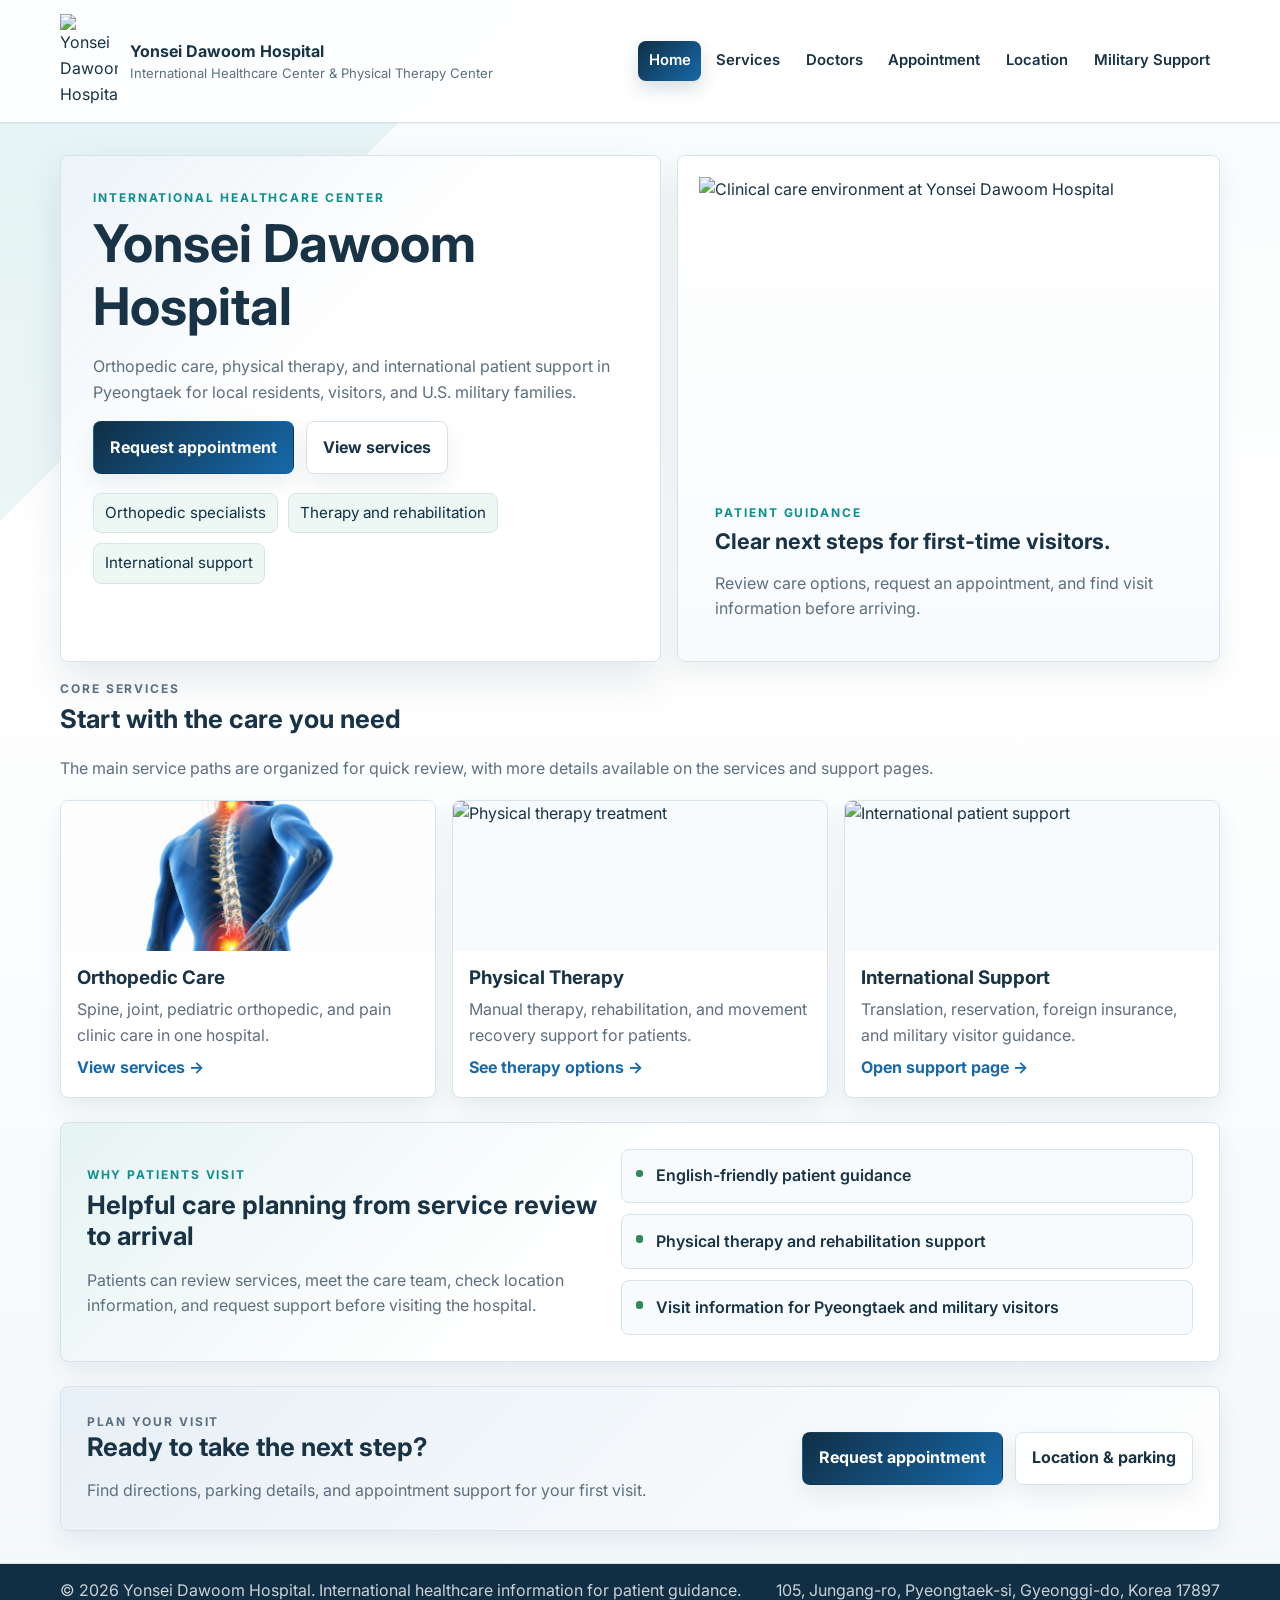
==== commit 3d745eab: "change in the picture and visualization." ====
--- a/index.html
+++ b/index.html
@@ -42,133 +42,98 @@
         <div class="container hero-grid">
           <article class="hero-copy">
             <p class="eyebrow">International Healthcare Center</p>
-            <h1>Orthopedic and therapy care in Pyeongtaek.</h1>
+            <h1>Yonsei Dawoom Hospital</h1>
             <p class="lede">
-              Clear care information for international patients, local residents, and U.S. military families,
-              with easy access to appointments, therapy, and support.
+              Orthopedic care, physical therapy, and international patient support in Pyeongtaek for local
+              residents, visitors, and U.S. military families.
             </p>
             <div class="cta-row">
-              <a class="btn btn-primary" href="appointment.html">Book a consultation</a>
+              <a class="btn btn-primary" href="appointment.html">Request appointment</a>
               <a class="btn btn-secondary" href="services.html">View services</a>
-              <a class="btn btn-secondary" href="location.html">Location & parking</a>
             </div>
             <ul class="feature-pills">
-              <li>International patient guidance</li>
-              <li>Orthopedic and therapy support</li>
-              <li>Military and visitor assistance</li>
+              <li>Orthopedic specialists</li>
+              <li>Therapy and rehabilitation</li>
+              <li>International support</li>
             </ul>
           </article>
           <aside class="hero-visual-card panel-card" aria-label="Hospital overview image">
             <img src="https://yshospital.net/en/images/mv.jpg" alt="Clinical care environment at Yonsei Dawoom Hospital" />
             <div class="hero-visual-copy">
-              <p class="eyebrow">Patient-first environment</p>
-              <h2>Trusted care, simple planning, and clear next steps.</h2>
+              <p class="eyebrow">Patient guidance</p>
+              <h2>Clear next steps for first-time visitors.</h2>
               <p>
-                A calmer, more professional landing experience with quick access to support, treatment details,
-                and visit information for first-time visitors.
+                Review care options, request an appointment, and find visit information before arriving.
               </p>
             </div>
           </aside>
         </div>
       </section>
 
-      <section class="container quick-actions-section">
+      <section class="container home-services-section">
         <div class="page-intro">
-          <p class="eyebrow">Quick access</p>
-          <h2>Start with the information you need most</h2>
+          <p class="eyebrow">Core services</p>
+          <h2>Start with the care you need</h2>
           <p>
-            Whether you are planning your first visit, checking treatment options, or arranging support for a
-            family member, these shortcuts keep the next step simple for local patients, international visitors,
-            and U.S. military families.
+            The main service paths are organized for quick review, with more details available on the services
+            and support pages.
           </p>
         </div>
-        <div class="card-grid quick-action-grid three-up">
-          <article class="quick-action-card panel-card">
-            <span class="action-badge">01</span>
-            <h3>International Support</h3>
-            <p>Find guidance for international patients, language assistance, and care coordination.</p>
-            <a class="text-link" href="support.html">Open support resources →</a>
+        <div class="home-service-grid">
+          <article class="home-service-card">
+            <img src="assets/spine-joint-treatment.png" alt="Orthopedic care illustration" />
+            <div>
+              <h3>Orthopedic Care</h3>
+              <p>Spine, joint, pediatric orthopedic, and pain clinic care in one hospital.</p>
+              <a class="text-link" href="services.html">View services →</a>
+            </div>
           </article>
-          <article class="quick-action-card panel-card">
-            <span class="action-badge">02</span>
-            <h3>Physical Therapy</h3>
-            <p>Review therapy and rehabilitation options for recovery, mobility, and treatment planning.</p>
-            <a class="text-link" href="services.html">See therapy services →</a>
+          <article class="home-service-card">
+            <img src="https://yshospital.net/en/images/therapy-1.jpg" alt="Physical therapy treatment" />
+            <div>
+              <h3>Physical Therapy</h3>
+              <p>Manual therapy, rehabilitation, and movement recovery support for patients.</p>
+              <a class="text-link" href="services.html">See therapy options →</a>
+            </div>
           </article>
-          <article class="quick-action-card panel-card">
-            <span class="action-badge">03</span>
-            <h3>Location & Parking</h3>
-            <p>Get directions, parking details, and visit information for a smoother arrival.</p>
-            <a class="text-link" href="location.html">View directions →</a>
+          <article class="home-service-card">
+            <img src="https://yshospital.net/en/images/insurance.jpg" alt="International patient support" />
+            <div>
+              <h3>International Support</h3>
+              <p>Translation, reservation, foreign insurance, and military visitor guidance.</p>
+              <a class="text-link" href="support.html">Open support page →</a>
+            </div>
           </article>
         </div>
       </section>
 
-      <section class="container section-grid">
-        <article class="panel-card">
-          <h2>Care options at a glance</h2>
-          <p>Orthopedic treatment, rehabilitation, and physical therapy information are organized for quick review.</p>
-          <a class="text-link" href="services.html">View care specialties →</a>
+      <section class="container home-support-band">
+        <article class="home-support-copy">
+          <p class="eyebrow">Why patients visit</p>
+          <h2>Helpful care planning from service review to arrival</h2>
+          <p>
+            Patients can review services, meet the care team, check location information, and request support
+            before visiting the hospital.
+          </p>
         </article>
-        <article class="panel-card">
-          <h2>Meet the care team</h2>
-          <p>Doctor profiles and treatment focus are presented clearly to help patients feel informed before visiting.</p>
-          <a class="text-link" href="doctors.html">See physician profiles →</a>
-        </article>
-        <article class="panel-card">
-          <h2>Visit details</h2>
-          <p>Location guidance, parking notes, and appointment information are easy to find for first-time visitors.</p>
-          <a class="text-link" href="location.html">Find directions & parking →</a>
-        </article>
+        <ul class="home-trust-list">
+          <li>English-friendly patient guidance</li>
+          <li>Physical therapy and rehabilitation support</li>
+          <li>Visit information for Pyeongtaek and military visitors</li>
+        </ul>
       </section>
 
-      <section class="container two-column-panel">
-        <article>
-          <p class="eyebrow">Hospital overview</p>
-          <h2>Built for convenience and trust</h2>
+      <section class="container visit-cta">
+        <div>
+          <p class="eyebrow">Plan your visit</p>
+          <h2>Ready to take the next step?</h2>
           <p>
-            This patient-focused website presents clear service information, physician details, and
-            straightforward access to appointments and location guidance.
-          </p>
-        </article>
-        <article class="info-boxes">
-          <div class="mini-card">
-            <h3>Location</h3>
-            <p>Easy directions and contact details for visiting the hospital.</p>
-            <a href="location.html">Find directions</a>
-          </div>
-          <div class="mini-card">
-            <h3>Military support</h3>
-            <p>Dedicated information for U.S. Army personnel and families in the area.</p>
-            <a href="support.html">Learn more</a>
-          </div>
-        </article>
-      </section>
-
-      <section class="container visual-section">
-        <div class="page-intro">
-          <p class="eyebrow">Visual highlights</p>
-          <h2>Reference hospital imagery for a more complete presentation</h2>
-          <p>
-            These visuals highlight the hospital’s clinical environment and patient-focused care services.
+            Find directions, parking details, and appointment support for your first visit.
           </p>
         </div>
-        <div class="card-grid three-up visual-gallery">
-          <article class="panel-card visual-card">
-            <img src="https://yshospital.net/en/images/mv.jpg" alt="Yonsei Dawoom Hospital clinical environment" />
-            <h3>Clinical environment</h3>
-            <p>Patient care and treatment support in a professional hospital setting.</p>
-          </article>
-          <article class="panel-card visual-card">
-            <img src="https://yshospital.net/en/images/therapy-1.jpg" alt="Physical therapy treatment at Yonsei Dawoom Hospital" />
-            <h3>Physical therapy</h3>
-            <p>Rehabilitation and therapy services are highlighted across our care programs.</p>
-          </article>
-          <article class="panel-card visual-card">
-            <img src="https://yshospital.net/en/images/sr-1.jpg" alt="Sports rehabilitation at Yonsei Dawoom Hospital" />
-            <h3>Sports rehabilitation</h3>
-            <p>Movement, recovery, and exercise therapy are part of the hospital experience.</p>
-          </article>
+        <div class="cta-row">
+          <a class="btn btn-primary" href="appointment.html">Request appointment</a>
+          <a class="btn btn-secondary" href="location.html">Location & parking</a>
         </div>
       </section>
     </main>
--- a/styles.css
+++ b/styles.css
@@ -294,6 +294,123 @@
 
 .quick-action-card p { color: var(--muted); }
 
+.home-services-section {
+  margin: 0.8rem auto 1.5rem;
+}
+
+.home-service-grid {
+  display: grid;
+  grid-template-columns: repeat(3, 1fr);
+  gap: 1rem;
+}
+
+.home-service-card {
+  display: grid;
+  grid-template-rows: 150px 1fr;
+  overflow: hidden;
+  border: 1px solid var(--border);
+  border-radius: 8px;
+  background: #fff;
+  box-shadow: var(--shadow-soft);
+}
+
+.home-service-card img {
+  width: 100%;
+  height: 100%;
+  object-fit: cover;
+  display: block;
+  background: var(--surface-alt);
+}
+
+.home-service-card div {
+  display: flex;
+  flex-direction: column;
+  gap: 0.45rem;
+  padding: 1rem;
+}
+
+.home-service-card h3,
+.home-service-card p {
+  margin: 0;
+}
+
+.home-service-card p {
+  color: var(--muted);
+}
+
+.home-support-band,
+.visit-cta {
+  display: grid;
+  gap: 1rem;
+  align-items: center;
+  border: 1px solid var(--border);
+  border-radius: 8px;
+  box-shadow: var(--shadow-soft);
+}
+
+.home-support-band {
+  grid-template-columns: minmax(0, 0.95fr) minmax(280px, 1.05fr);
+  margin: 0 auto 1.5rem;
+  padding: clamp(1.1rem, 2.5vw, 1.6rem);
+  background:
+    linear-gradient(135deg, rgba(14, 143, 143, 0.10), transparent 46%),
+    #fff;
+}
+
+.home-support-copy h2,
+.visit-cta h2 {
+  margin-bottom: 0.5rem;
+}
+
+.home-support-copy p:last-child,
+.visit-cta p {
+  color: var(--muted);
+  margin-bottom: 0;
+}
+
+.home-trust-list {
+  display: grid;
+  gap: 0.7rem;
+  margin: 0;
+  padding: 0;
+  list-style: none;
+}
+
+.home-trust-list li {
+  position: relative;
+  padding: 0.85rem 0.9rem 0.85rem 2.15rem;
+  border: 1px solid var(--border);
+  border-radius: 8px;
+  background: var(--surface-alt);
+  color: var(--text);
+  font-weight: 600;
+}
+
+.home-trust-list li::before {
+  content: "";
+  position: absolute;
+  left: 0.9rem;
+  top: 1.25rem;
+  width: 0.45rem;
+  height: 0.45rem;
+  border-radius: 3px;
+  background: var(--green);
+}
+
+.visit-cta {
+  grid-template-columns: minmax(0, 1fr) auto;
+  margin: 0 auto 2rem;
+  padding: clamp(1.1rem, 2.5vw, 1.6rem);
+  background:
+    linear-gradient(135deg, rgba(23, 105, 170, 0.10), rgba(255, 255, 255, 0.78)),
+    #fff;
+}
+
+.visit-cta .cta-row {
+  justify-content: flex-end;
+  margin: 0;
+}
+
 .panel-card { padding: clamp(1rem, 2.2vw, 1.35rem); }
 
 .text-link { color: var(--blue); font-weight: 700; }
@@ -355,7 +472,7 @@
 
 .page-intro {
   margin-bottom: 1.15rem;
-  max-width: 58rem;
+  max-width: none;
 }
 
 .page-intro h1,
@@ -364,6 +481,7 @@
 }
 
 .page-shell > .page-intro {
+  width: 100%;
   padding: clamp(1.1rem, 3vw, 1.7rem);
   border-left: 5px solid var(--teal);
   border-radius: 8px;
@@ -374,7 +492,7 @@
 }
 
 .location-intro {
-  max-width: 44rem;
+  max-width: none;
   margin-bottom: 1rem;
 }
 
@@ -406,123 +524,70 @@
   color: var(--muted);
 }
 
-.therapy-showcase {
-  display: grid;
-  gap: 1rem;
-  margin-top: 1.4rem;
-}
-
-.therapy-intro {
-  margin-top: 0.5rem;
-}
-
-.therapy-section {
-  display: grid;
-  gap: 1.1rem;
-  background:
-    linear-gradient(135deg, rgba(14, 143, 143, 0.08), transparent 46%),
-    #fff;
-}
-
-.therapy-section .section-label-row {
-  align-items: flex-start;
-}
-
-.therapy-section h2 {
-  margin-bottom: 0;
-}
-
-.therapy-visual-grid {
-  display: grid;
-  grid-template-columns: repeat(2, minmax(0, 1fr));
-  gap: 1rem;
-}
-
-.therapy-image-card {
-  position: relative;
-  min-height: 310px;
-  margin: 0;
-  overflow: hidden;
-  border-radius: 8px;
-  background: var(--surface-alt);
-  box-shadow: var(--shadow-soft);
-}
-
-.therapy-image-card img {
+.service-grid {
+  align-items: stretch;
+}
+
+.service-card {
+  display: flex;
+  flex-direction: column;
+  gap: 0.7rem;
+  min-height: 100%;
+  padding: 0;
+}
+
+.service-card img {
   width: 100%;
-  height: 100%;
-  min-height: 310px;
-  object-fit: cover;
-  display: block;
-}
-
-.therapy-image-card figcaption {
-  position: absolute;
-  inset: auto 0 0;
-  padding: 1.1rem;
-  background: linear-gradient(180deg, transparent, rgba(0, 0, 0, 0.78));
-  color: #fff;
-  font-size: clamp(1.1rem, 2.3vw, 1.55rem);
-  font-weight: 800;
-  text-align: center;
-}
-
-.therapy-list {
-  columns: 2;
-  column-gap: 2rem;
-  margin: 0;
-  padding-left: 1.25rem;
-  color: var(--muted);
-  font-size: clamp(1rem, 2vw, 1.18rem);
-}
-
-.therapy-list li {
-  break-inside: avoid;
-  margin-bottom: 0.45rem;
-}
-
-.pelvic-therapy-section {
-  background:
-    linear-gradient(135deg, rgba(217, 108, 66, 0.09), transparent 42%),
-    #fff;
-}
-
-.pelvic-therapy-layout {
-  display: grid;
-  gap: 1rem;
-}
-
-.pelvic-therapy-layout > img {
-  width: 100%;
-  height: min(48vw, 420px);
-  min-height: 280px;
+  height: 148px;
   object-fit: cover;
   object-position: center;
-  border-radius: 8px;
-  box-shadow: var(--shadow-soft);
-}
-
-.therapy-detail-grid {
-  display: grid;
-  grid-template-columns: 0.9fr 1.1fr;
-  gap: 1rem;
-}
-
-.therapy-detail-grid > div {
-  padding: 1rem;
-  border: 1px solid var(--border);
-  border-radius: 8px;
+  display: block;
   background: var(--surface-alt);
 }
 
-.therapy-detail-grid h3 {
-  margin: 0 0 0.65rem;
-  font-size: clamp(1.15rem, 2.4vw, 1.5rem);
-}
-
-.compact-list {
-  columns: 1;
-  font-size: clamp(0.98rem, 1.8vw, 1.1rem);
+.service-card h2,
+.service-card p,
+.service-card ul {
+  margin-left: 1.1rem;
+  margin-right: 1.1rem;
+}
+
+.service-card h2 {
+  margin-top: 0.25rem;
+  font-size: clamp(1.15rem, 2.1vw, 1.45rem);
+}
+
+.service-card p {
+  margin-top: 0;
+  margin-bottom: 0.1rem;
+}
+
+.service-card ul {
+  display: flex;
+  flex-direction: column;
+  gap: 0.35rem;
+  margin-top: auto;
+  margin-bottom: 1.1rem;
+  padding: 0;
+  list-style: none;
+  color: var(--text);
+  font-size: 0.94rem;
+}
+
+.service-card li {
+  position: relative;
+  padding-left: 1rem;
+}
+
+.service-card li::before {
+  content: "";
+  position: absolute;
+  left: 0;
+  top: 0.68em;
+  width: 0.35rem;
+  height: 0.35rem;
+  border-radius: 3px;
+  background: var(--teal);
 }
 
 .doctor-card {
@@ -690,7 +755,10 @@
   .hero-grid, .two-column-panel, .section-grid, .three-up, .two-up, .appointment-layout, .location-layout, .support-visual-card { grid-template-columns: 1fr; }
   .quick-action-grid { grid-template-columns: repeat(2, 1fr); }
   .location-summary-grid { grid-template-columns: 1fr; }
-  .therapy-detail-grid { grid-template-columns: 1fr; }
+  .home-service-grid { grid-template-columns: 1fr; }
+  .home-support-band,
+  .visit-cta { grid-template-columns: 1fr; }
+  .visit-cta .cta-row { justify-content: flex-start; }
 }
 
 @media (max-width: 760px) {
@@ -712,12 +780,7 @@
   .doctor-head { align-items: center; }
   .doctor-photo { width: 104px; height: 104px; }
   .section-label-row { align-items: flex-start; flex-direction: column; }
-  .therapy-visual-grid { grid-template-columns: 1fr; }
-  .therapy-list { columns: 1; }
-  .therapy-image-card,
-  .therapy-image-card img {
-    min-height: 240px;
-  }
+  .service-card img { height: 136px; }
 }
 
 @media (max-width: 520px) {
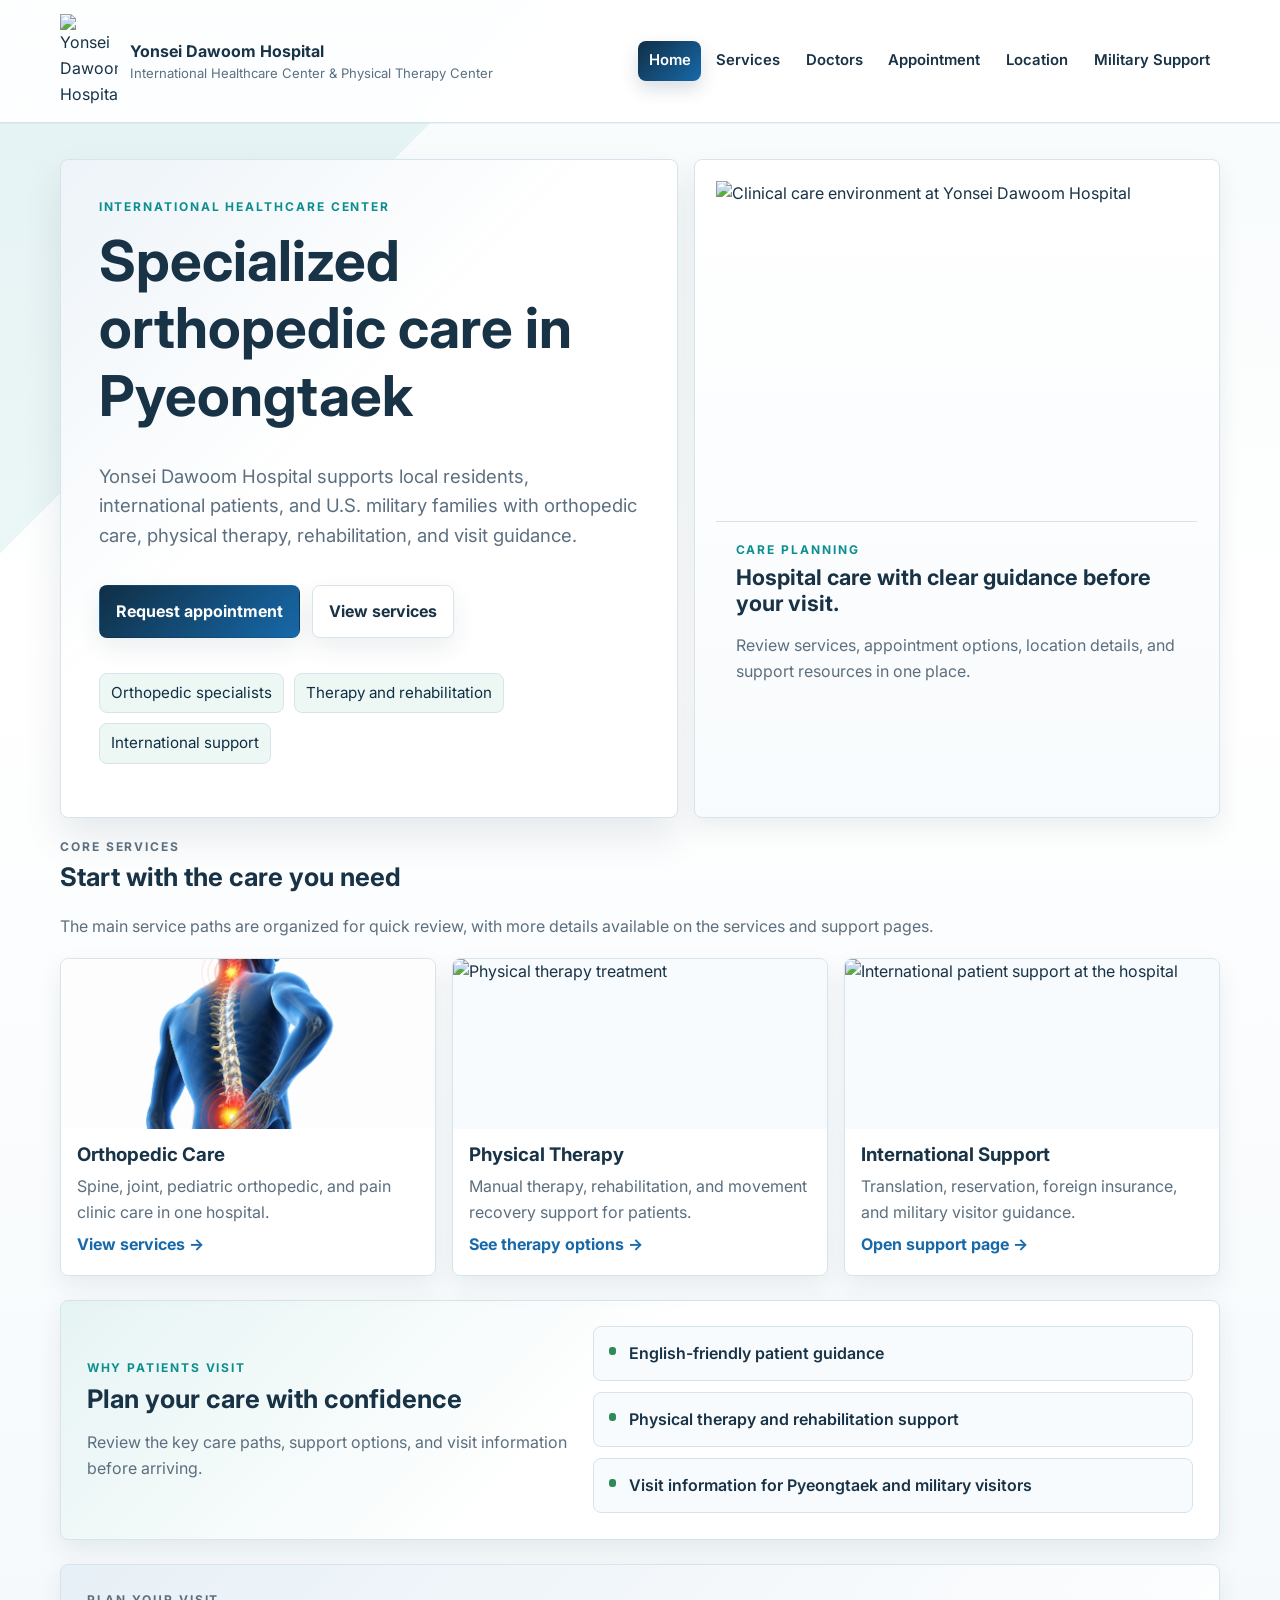
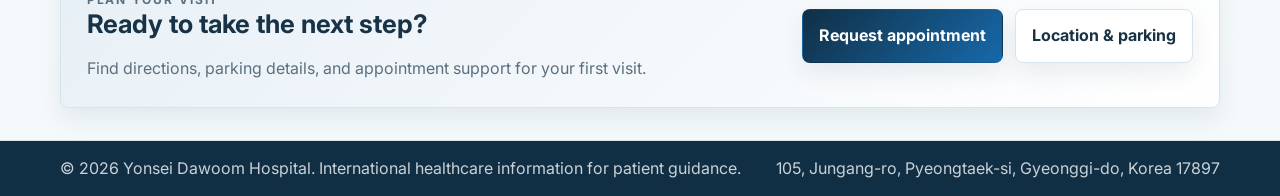
==== commit c88ee801: "final touch" ====
--- a/index.html
+++ b/index.html
@@ -42,10 +42,10 @@
         <div class="container hero-grid">
           <article class="hero-copy">
             <p class="eyebrow">International Healthcare Center</p>
-            <h1>Yonsei Dawoom Hospital</h1>
+            <h1>Specialized orthopedic care in Pyeongtaek</h1>
             <p class="lede">
-              Orthopedic care, physical therapy, and international patient support in Pyeongtaek for local
-              residents, visitors, and U.S. military families.
+              Yonsei Dawoom Hospital supports local residents, international patients, and U.S. military
+              families with orthopedic care, physical therapy, rehabilitation, and visit guidance.
             </p>
             <div class="cta-row">
               <a class="btn btn-primary" href="appointment.html">Request appointment</a>
@@ -60,10 +60,10 @@
           <aside class="hero-visual-card panel-card" aria-label="Hospital overview image">
             <img src="https://yshospital.net/en/images/mv.jpg" alt="Clinical care environment at Yonsei Dawoom Hospital" />
             <div class="hero-visual-copy">
-              <p class="eyebrow">Patient guidance</p>
-              <h2>Clear next steps for first-time visitors.</h2>
+              <p class="eyebrow">Care planning</p>
+              <h2>Hospital care with clear guidance before your visit.</h2>
               <p>
-                Review care options, request an appointment, and find visit information before arriving.
+                Review services, appointment options, location details, and support resources in one place.
               </p>
             </div>
           </aside>
@@ -97,7 +97,7 @@
             </div>
           </article>
           <article class="home-service-card">
-            <img src="https://yshospital.net/en/images/insurance.jpg" alt="International patient support" />
+            <img src="https://yshospital.net/en/images/mv.jpg" alt="International patient support at the hospital" />
             <div>
               <h3>International Support</h3>
               <p>Translation, reservation, foreign insurance, and military visitor guidance.</p>
@@ -110,10 +110,9 @@
       <section class="container home-support-band">
         <article class="home-support-copy">
           <p class="eyebrow">Why patients visit</p>
-          <h2>Helpful care planning from service review to arrival</h2>
+          <h2>Plan your care with confidence</h2>
           <p>
-            Patients can review services, meet the care team, check location information, and request support
-            before visiting the hospital.
+            Review the key care paths, support options, and visit information before arriving.
           </p>
         </article>
         <ul class="home-trust-list">
--- a/styles.css
+++ b/styles.css
@@ -127,7 +127,7 @@
 }
 
 .hero-section {
-  padding: 2rem 0 1rem;
+  padding: 2.25rem 0 1.1rem;
 }
 
 .page-shell,
@@ -139,7 +139,7 @@
 .hero-grid, .two-column-panel, .section-grid { display: grid; gap: 1.2rem; }
 
 .hero-grid {
-  grid-template-columns: minmax(0, 1.05fr) minmax(320px, 0.95fr);
+  grid-template-columns: minmax(0, 1.08fr) minmax(340px, 0.92fr);
   align-items: stretch;
   gap: 1rem;
 }
@@ -160,7 +160,10 @@
 }
 
 .hero-copy {
-  padding: clamp(1.25rem, 3vw, 2rem);
+  display: flex;
+  flex-direction: column;
+  justify-content: center;
+  padding: clamp(1.35rem, 3.4vw, 2.35rem);
   background:
     linear-gradient(135deg, rgba(23, 105, 170, 0.08), transparent 42%),
     #fff;
@@ -178,7 +181,7 @@
 h1, h2, h3 { line-height: 1.2; }
 
 h1 {
-  font-size: clamp(2rem, 4.6vw, 3.25rem);
+  font-size: clamp(2.15rem, 4.4vw, 3.55rem);
   margin: 0.25rem 0 0.85rem;
   letter-spacing: 0;
 }
@@ -186,6 +189,11 @@
 h2 { font-size: clamp(1.2rem, 3vw, 1.6rem); margin-top: 0; }
 
 .lede, .page-intro p { color: var(--muted); }
+
+.lede {
+  max-width: 43rem;
+  font-size: clamp(1.02rem, 1.6vw, 1.16rem);
+}
 
 .cta-row { display: flex; flex-wrap: wrap; gap: 0.75rem; margin: 1rem 0 1.15rem; }
 
@@ -240,12 +248,15 @@
 
 .hero-visual-card img {
   width: 100%;
-  height: 310px;
+  height: 340px;
   object-fit: cover;
   display: block;
 }
 
-.hero-visual-copy { padding: 1rem 1rem 1.1rem; }
+.hero-visual-copy {
+  padding: 1.1rem 1.2rem 1.25rem;
+  border-top: 1px solid var(--border);
+}
 
 .hero-visual-copy h2 {
   font-size: clamp(1.05rem, 2.4vw, 1.35rem);
@@ -295,7 +306,7 @@
 .quick-action-card p { color: var(--muted); }
 
 .home-services-section {
-  margin: 0.8rem auto 1.5rem;
+  margin: 0.9rem auto 1.5rem;
 }
 
 .home-service-grid {
@@ -306,7 +317,7 @@
 
 .home-service-card {
   display: grid;
-  grid-template-rows: 150px 1fr;
+  grid-template-rows: 170px 1fr;
   overflow: hidden;
   border: 1px solid var(--border);
   border-radius: 8px;
@@ -326,7 +337,7 @@
   display: flex;
   flex-direction: column;
   gap: 0.45rem;
-  padding: 1rem;
+  padding: 0.95rem 1rem 1.05rem;
 }
 
 .home-service-card h3,
@@ -349,7 +360,7 @@
 }
 
 .home-support-band {
-  grid-template-columns: minmax(0, 0.95fr) minmax(280px, 1.05fr);
+  grid-template-columns: minmax(0, 0.9fr) minmax(280px, 1.1fr);
   margin: 0 auto 1.5rem;
   padding: clamp(1.1rem, 2.5vw, 1.6rem);
   background:
@@ -776,6 +787,7 @@
   .hero-copy { padding: 1rem; }
   .cta-row { gap: 0.5rem; }
   .hero-visual-card img { height: 220px; }
+  .home-service-card { grid-template-rows: 160px 1fr; }
   .quick-action-grid { grid-template-columns: 1fr; }
   .doctor-head { align-items: center; }
   .doctor-photo { width: 104px; height: 104px; }
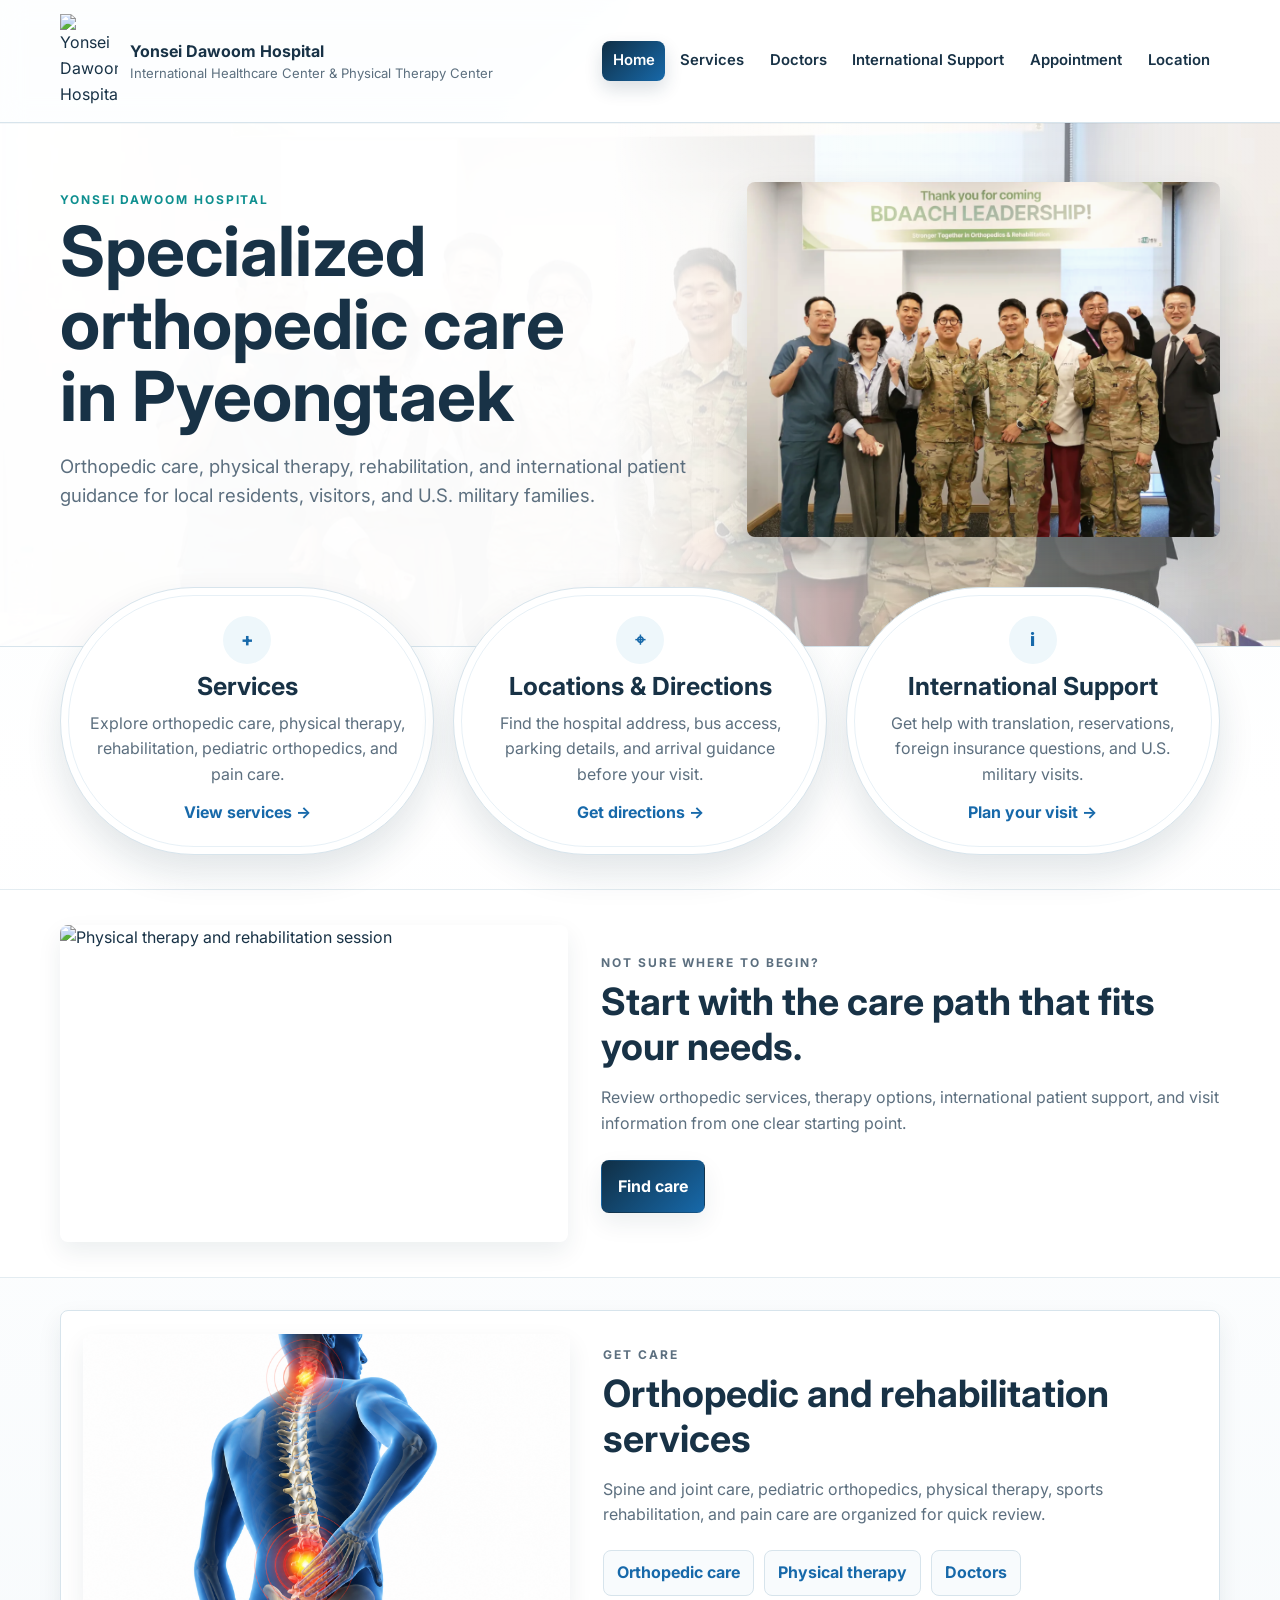
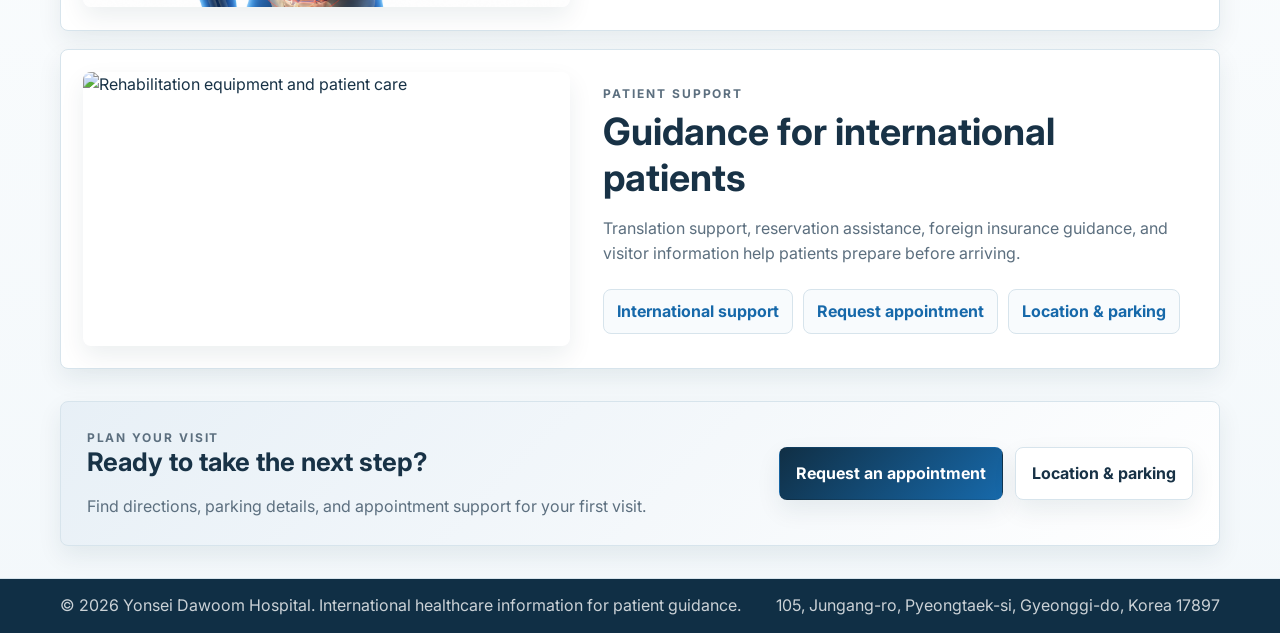
==== commit dd4bf004: "Changes in hospital design" ====
--- a/index.html
+++ b/index.html
@@ -30,108 +30,115 @@
           <a href="index.html">Home</a>
           <a href="services.html">Services</a>
           <a href="doctors.html">Doctors</a>
+          <a href="support.html">International Support</a>
           <a href="appointment.html">Appointment</a>
           <a href="location.html">Location</a>
-          <a href="support.html">Military Support</a>
+
         </nav>
       </div>
     </header>
 
     <main>
-      <section class="hero-section">
-        <div class="container hero-grid">
-          <article class="hero-copy">
-            <p class="eyebrow">International Healthcare Center</p>
+      <section class="cc-hero">
+        <div class="container cc-hero-inner">
+          <div class="cc-hero-copy">
+            <p class="eyebrow">Yonsei Dawoom Hospital</p>
             <h1>Specialized orthopedic care in Pyeongtaek</h1>
             <p class="lede">
-              Yonsei Dawoom Hospital supports local residents, international patients, and U.S. military
-              families with orthopedic care, physical therapy, rehabilitation, and visit guidance.
+              Orthopedic care, physical therapy, rehabilitation, and international patient guidance for
+              local residents, visitors, and U.S. military families.
             </p>
-            <div class="cta-row">
-              <a class="btn btn-primary" href="appointment.html">Request appointment</a>
-              <a class="btn btn-secondary" href="services.html">View services</a>
-            </div>
-            <ul class="feature-pills">
-              <li>Orthopedic specialists</li>
-              <li>Therapy and rehabilitation</li>
-              <li>International support</li>
-            </ul>
-          </article>
-          <aside class="hero-visual-card panel-card" aria-label="Hospital overview image">
-            <img src="https://yshospital.net/en/images/mv.jpg" alt="Clinical care environment at Yonsei Dawoom Hospital" />
-            <div class="hero-visual-copy">
-              <p class="eyebrow">Care planning</p>
-              <h2>Hospital care with clear guidance before your visit.</h2>
-              <p>
-                Review services, appointment options, location details, and support resources in one place.
-              </p>
-            </div>
-          </aside>
+          </div>
+          <img src="images/bdaach-leadership.png" alt="Yonsei Dawoom Hospital team with U.S. military visitors" />
         </div>
       </section>
 
-      <section class="container home-services-section">
-        <div class="page-intro">
-          <p class="eyebrow">Core services</p>
-          <h2>Start with the care you need</h2>
+      <section class="container cc-action-grid" aria-label="Primary patient actions">
+        <article class="cc-action-card">
+          <div class="cc-action-icon">+</div>
+          <h2>Services</h2>
           <p>
-            The main service paths are organized for quick review, with more details available on the services
-            and support pages.
+            Explore orthopedic care, physical therapy, rehabilitation, pediatric orthopedics, and pain care.
           </p>
-        </div>
-        <div class="home-service-grid">
-          <article class="home-service-card">
-            <img src="assets/spine-joint-treatment.png" alt="Orthopedic care illustration" />
-            <div>
-              <h3>Orthopedic Care</h3>
-              <p>Spine, joint, pediatric orthopedic, and pain clinic care in one hospital.</p>
-              <a class="text-link" href="services.html">View services →</a>
-            </div>
-          </article>
-          <article class="home-service-card">
-            <img src="https://yshospital.net/en/images/therapy-1.jpg" alt="Physical therapy treatment" />
-            <div>
-              <h3>Physical Therapy</h3>
-              <p>Manual therapy, rehabilitation, and movement recovery support for patients.</p>
-              <a class="text-link" href="services.html">See therapy options →</a>
-            </div>
-          </article>
-          <article class="home-service-card">
-            <img src="https://yshospital.net/en/images/mv.jpg" alt="International patient support at the hospital" />
-            <div>
-              <h3>International Support</h3>
-              <p>Translation, reservation, foreign insurance, and military visitor guidance.</p>
-              <a class="text-link" href="support.html">Open support page →</a>
-            </div>
-          </article>
+          <a class="text-link" href="services.html">View services →</a>
+        </article>
+        <article class="cc-action-card">
+          <div class="cc-action-icon">⌖</div>
+          <h2>Locations & Directions</h2>
+          <p>
+            Find the hospital address, bus access, parking details, and arrival guidance before your visit.
+          </p>
+          <a class="text-link" href="location.html">Get directions →</a>
+        </article>
+        <article class="cc-action-card">
+          <div class="cc-action-icon">i</div>
+          <h2>International Support</h2>
+          <p>
+            Get help with translation, reservations, foreign insurance questions, and U.S. military visits.
+          </p>
+          <a class="text-link" href="support.html">Plan your visit →</a>
+        </article>
+      </section>
+
+      <section class="cc-feature-band">
+        <div class="container cc-feature-grid">
+          <img src="https://yshospital.net/en/images/therapy-1.jpg" alt="Physical therapy and rehabilitation session" />
+          <div>
+            <p class="eyebrow">Not sure where to begin?</p>
+            <h2>Start with the care path that fits your needs.</h2>
+            <p>
+              Review orthopedic services, therapy options, international patient support, and visit
+              information from one clear starting point.
+            </p>
+            <a class="btn btn-primary" href="services.html">Find care</a>
+          </div>
         </div>
       </section>
 
-      <section class="container home-support-band">
-        <article class="home-support-copy">
-          <p class="eyebrow">Why patients visit</p>
-          <h2>Plan your care with confidence</h2>
-          <p>
-            Review the key care paths, support options, and visit information before arriving.
-          </p>
+      <section class="container cc-info-stack">
+        <article class="cc-info-panel">
+          <img src="assets/spine-joint-treatment.png" alt="Orthopedic service overview" />
+          <div>
+            <p class="eyebrow">Get care</p>
+            <h2>Orthopedic and rehabilitation services</h2>
+            <p>
+              Spine and joint care, pediatric orthopedics, physical therapy, sports rehabilitation, and
+              pain care are organized for quick review.
+            </p>
+            <div class="cc-link-row">
+              <a href="services.html">Orthopedic care</a>
+              <a href="services.html">Physical therapy</a>
+              <a href="doctors.html">Doctors</a>
+            </div>
+          </div>
         </article>
-        <ul class="home-trust-list">
-          <li>English-friendly patient guidance</li>
-          <li>Physical therapy and rehabilitation support</li>
-          <li>Visit information for Pyeongtaek and military visitors</li>
-        </ul>
+
+        <article class="cc-info-panel">
+          <img src="https://yshospital.net/en/images/sr-1.jpg" alt="Rehabilitation equipment and patient care" />
+          <div>
+            <p class="eyebrow">Patient support</p>
+            <h2>Guidance for international patients</h2>
+            <p>
+              Translation support, reservation assistance, foreign insurance guidance, and visitor
+              information help patients prepare before arriving.
+            </p>
+            <div class="cc-link-row">
+              <a href="support.html">International support</a>
+              <a href="appointment.html">Request appointment</a>
+              <a href="location.html">Location & parking</a>
+            </div>
+          </div>
+        </article>
       </section>
 
       <section class="container visit-cta">
         <div>
           <p class="eyebrow">Plan your visit</p>
           <h2>Ready to take the next step?</h2>
-          <p>
-            Find directions, parking details, and appointment support for your first visit.
-          </p>
+          <p>Find directions, parking details, and appointment support for your first visit.</p>
         </div>
         <div class="cta-row">
-          <a class="btn btn-primary" href="appointment.html">Request appointment</a>
+          <a class="btn btn-primary" href="appointment.html">Request an appointment</a>
           <a class="btn btn-secondary" href="location.html">Location & parking</a>
         </div>
       </section>
--- a/styles.css
+++ b/styles.css
@@ -267,6 +267,187 @@
 
 .hero-card { display: none; }
 
+.cc-hero {
+  padding: 2.6rem 0 5.7rem;
+  background:
+    linear-gradient(90deg, rgba(255, 255, 255, 0.98) 0 48%, rgba(255, 255, 255, 0.58) 68%, rgba(255, 255, 255, 0.18) 100%),
+    url("images/bdaach-leadership.png") center / cover;
+  border-bottom: 1px solid var(--border);
+}
+
+.cc-hero-inner {
+  display: grid;
+  grid-template-columns: minmax(0, 0.92fr) minmax(280px, 0.68fr);
+  align-items: center;
+  gap: clamp(1.5rem, 4vw, 3rem);
+}
+
+.cc-hero-copy {
+  max-width: 42rem;
+  padding: clamp(1rem, 2vw, 1.8rem) 0;
+}
+
+.cc-hero-copy h1 {
+  font-size: clamp(2.45rem, 5.4vw, 4.8rem);
+  line-height: 1.05;
+  max-width: 12ch;
+}
+
+.cc-hero-inner > img {
+  width: 100%;
+  aspect-ratio: 4 / 3;
+  object-fit: cover;
+  border-radius: 8px;
+  box-shadow: 0 22px 42px rgba(16, 47, 69, 0.16);
+}
+
+.cc-action-grid {
+  display: grid;
+  grid-template-columns: repeat(3, 1fr);
+  gap: 1.15rem;
+  margin-top: -3.8rem;
+  margin-bottom: 2.1rem;
+  position: relative;
+  z-index: 2;
+}
+
+.cc-action-card {
+  position: relative;
+  min-height: 100%;
+  display: flex;
+  flex-direction: column;
+  gap: 0.55rem;
+  padding: clamp(1.25rem, 2.5vw, 1.75rem);
+  background: #fff;
+  border: 1px solid var(--border);
+  border-radius: 999px;
+  box-shadow: 0 18px 36px rgba(16, 47, 69, 0.12);
+  text-align: center;
+  align-items: center;
+  overflow: hidden;
+}
+
+.cc-action-card::before {
+  content: "";
+  position: absolute;
+  inset: 0.45rem;
+  border: 1px solid rgba(23, 105, 170, 0.10);
+  border-radius: inherit;
+  pointer-events: none;
+}
+
+.cc-action-card h2 {
+  font-size: clamp(1.2rem, 2.4vw, 1.55rem);
+  margin: 0;
+}
+
+.cc-action-card p {
+  color: var(--muted);
+  margin: 0 0 0.25rem;
+}
+
+.cc-action-card .text-link {
+  margin-top: auto;
+}
+
+.cc-action-icon {
+  width: 3rem;
+  height: 3rem;
+  display: grid;
+  place-items: center;
+  border-radius: 50%;
+  background: var(--sky);
+  color: var(--blue);
+  font-weight: 800;
+  font-size: 1.15rem;
+}
+
+.cc-feature-band {
+  padding: 2.2rem 0;
+  background: #fff;
+  border-top: 1px solid rgba(215, 228, 236, 0.7);
+  border-bottom: 1px solid rgba(215, 228, 236, 0.7);
+}
+
+.cc-feature-grid,
+.cc-info-panel {
+  display: grid;
+  grid-template-columns: minmax(280px, 0.82fr) minmax(0, 1fr);
+  gap: clamp(1.2rem, 3vw, 2.1rem);
+  align-items: center;
+}
+
+.cc-feature-grid img,
+.cc-info-panel img {
+  width: 100%;
+  border-radius: 8px;
+  object-fit: cover;
+  box-shadow: var(--shadow-soft);
+}
+
+.cc-feature-grid img {
+  aspect-ratio: 16 / 10;
+}
+
+.cc-feature-grid h2,
+.cc-info-panel h2 {
+  font-size: clamp(1.55rem, 3vw, 2.35rem);
+  margin-bottom: 0.6rem;
+}
+
+.cc-feature-grid p,
+.cc-info-panel p {
+  color: var(--muted);
+}
+
+.cc-feature-grid .btn {
+  margin-top: 0.5rem;
+}
+
+.cc-info-stack {
+  display: grid;
+  gap: 1.15rem;
+  margin: 2rem auto;
+}
+
+.cc-info-panel {
+  padding: clamp(1rem, 2.2vw, 1.4rem);
+  background: #fff;
+  border: 1px solid var(--border);
+  border-radius: 8px;
+  box-shadow: var(--shadow-soft);
+}
+
+.cc-info-panel img {
+  aspect-ratio: 16 / 9;
+}
+
+.cc-link-row {
+  display: flex;
+  flex-wrap: wrap;
+  gap: 0.65rem;
+  padding-top: 0.4rem;
+}
+
+.cc-link-row a {
+  display: inline-flex;
+  align-items: center;
+  min-height: 2.55rem;
+  padding: 0.55rem 0.8rem;
+  border-radius: 8px;
+  border: 1px solid var(--border);
+  color: var(--blue);
+  background: var(--surface-alt);
+  font-weight: 700;
+}
+
+.cc-link-row a:hover,
+.cc-link-row a:focus-visible {
+  background: #fff;
+  border-color: rgba(27, 95, 156, 0.35);
+  box-shadow: var(--shadow-soft);
+}
+
 .stat-card {
   background: rgba(255,255,255,0.08);
   border: 1px solid rgba(255,255,255,0.12);
@@ -549,7 +730,7 @@
 
 .service-card img {
   width: 100%;
-  height: 148px;
+  height: 170px;
   object-fit: cover;
   object-position: center;
   display: block;
@@ -601,10 +782,281 @@
   background: var(--teal);
 }
 
+.page-hero-intro {
+  position: relative;
+  margin-bottom: 1.55rem;
+  padding: clamp(1.4rem, 4vw, 2.35rem) clamp(1.1rem, 4vw, 2.45rem);
+  border: 0;
+  border-radius: 42px 10px 42px 10px;
+  background:
+    radial-gradient(circle at 92% 16%, rgba(23, 105, 170, 0.12) 0 4.8rem, transparent 4.9rem),
+    linear-gradient(135deg, rgba(14, 143, 143, 0.12), rgba(255, 255, 255, 0.92) 42%),
+    #fff;
+  box-shadow: 0 18px 36px rgba(16, 47, 69, 0.08);
+  overflow: hidden;
+}
+
+.page-shell > .page-hero-intro {
+  border-left: 0;
+}
+
+.page-hero-intro::before {
+  content: "";
+  position: absolute;
+  left: -2.6rem;
+  bottom: -2.6rem;
+  width: 7.2rem;
+  height: 7.2rem;
+  border-radius: 50%;
+  background: rgba(14, 143, 143, 0.12);
+}
+
+.page-hero-intro h1,
+.page-hero-intro p {
+  position: relative;
+}
+
+.services-section {
+  margin-bottom: 1.55rem;
+}
+
+.section-heading {
+  max-width: 58rem;
+  margin-bottom: 0.9rem;
+}
+
+.section-heading h2 {
+  margin-bottom: 0.35rem;
+}
+
+.featured-service-grid {
+  display: grid;
+  grid-template-columns: repeat(3, 1fr);
+  gap: 1rem;
+}
+
+.featured-service-card {
+  display: grid;
+  grid-template-rows: 185px 1fr;
+  overflow: hidden;
+  border: 1px solid var(--border);
+  border-radius: 42px 42px 16px 16px;
+  background: #fff;
+  box-shadow: var(--shadow-soft);
+}
+
+.featured-service-card img {
+  width: 100%;
+  height: 100%;
+  display: block;
+  object-fit: cover;
+  border-radius: 0 0 45% 45% / 0 0 10% 10%;
+  background:
+    linear-gradient(135deg, rgba(23, 105, 170, 0.16), rgba(14, 143, 143, 0.10)),
+    var(--surface-alt);
+}
+
+.featured-service-card div {
+  display: flex;
+  flex-direction: column;
+  gap: 0.55rem;
+  padding: 1.05rem 1.1rem 1.15rem;
+}
+
+.featured-service-card h3,
+.featured-service-card p,
+.featured-service-card ul {
+  margin: 0;
+}
+
+.featured-service-card h3 {
+  color: var(--navy);
+  font-size: clamp(1.15rem, 2vw, 1.4rem);
+}
+
+.featured-service-card p {
+  color: var(--muted);
+}
+
+.featured-service-card ul {
+  display: grid;
+  gap: 0.35rem;
+  padding: 0;
+  list-style: none;
+  color: var(--text);
+  font-size: 0.94rem;
+}
+
+.featured-service-card li,
+.guidance-card p,
+.treatment-card p {
+  color: var(--muted);
+}
+
+.featured-service-card li {
+  position: relative;
+  padding-left: 1rem;
+}
+
+.featured-service-card li::before {
+  content: "";
+  position: absolute;
+  left: 0;
+  top: 0.68em;
+  width: 0.35rem;
+  height: 0.35rem;
+  border-radius: 50%;
+  background: var(--teal);
+}
+
+.featured-service-card .text-link {
+  margin-top: auto;
+}
+
+.treatment-grid {
+  display: grid;
+  grid-template-columns: repeat(3, 1fr);
+  gap: 0.85rem;
+}
+
+.treatment-card,
+.guidance-card {
+  border: 1px solid var(--border);
+  background: #fff;
+  box-shadow: var(--shadow-soft);
+}
+
+.treatment-card {
+  position: relative;
+  padding: 1.35rem 1.25rem;
+  border-radius: 34px 12px 34px 12px;
+  overflow: hidden;
+}
+
+.treatment-card::before {
+  content: "";
+  position: absolute;
+  right: -1.7rem;
+  top: -1.7rem;
+  width: 5.2rem;
+  height: 5.2rem;
+  border-radius: 50%;
+  background: linear-gradient(135deg, rgba(14, 143, 143, 0.14), rgba(23, 105, 170, 0.12));
+}
+
+.treatment-card span {
+  display: inline-flex;
+  align-items: center;
+  justify-content: center;
+  width: 2rem;
+  height: 2rem;
+  margin-bottom: 0.65rem;
+  border-radius: 50%;
+  background: var(--sky);
+  color: var(--blue);
+  font-size: 0.82rem;
+  font-weight: 800;
+}
+
+.treatment-card h3,
+.guidance-card h3 {
+  margin: 0 0 0.35rem;
+  color: var(--navy);
+  font-size: 1.05rem;
+}
+
+.treatment-card p,
+.guidance-card p {
+  margin: 0;
+}
+
+.patient-guidance-section,
+.services-cta {
+  display: grid;
+  gap: 1rem;
+  border: 1px solid var(--border);
+  border-radius: 8px;
+  box-shadow: var(--shadow-soft);
+}
+
+.patient-guidance-section {
+  grid-template-columns: minmax(0, 0.82fr) minmax(320px, 1.18fr);
+  align-items: start;
+  margin-bottom: 1.55rem;
+  padding: clamp(1.1rem, 2.5vw, 1.55rem);
+  background:
+    linear-gradient(135deg, rgba(14, 143, 143, 0.10), transparent 48%),
+    #fff;
+}
+
+.patient-guidance-section p {
+  color: var(--muted);
+}
+
+.guidance-grid {
+  display: grid;
+  grid-template-columns: repeat(3, 1fr);
+  gap: 0.75rem;
+}
+
+.guidance-card {
+  padding: 0.95rem;
+  background: var(--surface-alt);
+}
+
+.services-cta {
+  grid-template-columns: minmax(0, 1fr) auto;
+  align-items: center;
+  margin-bottom: 0.4rem;
+  padding: clamp(1.1rem, 2.5vw, 1.6rem);
+  background:
+    linear-gradient(135deg, rgba(23, 105, 170, 0.10), rgba(255, 255, 255, 0.82)),
+    #fff;
+}
+
+.services-cta p {
+  color: var(--muted);
+  margin-bottom: 0;
+}
+
+.services-cta .cta-row {
+  justify-content: flex-end;
+  margin: 0;
+}
+
 .doctor-card {
+  border-radius: 38px 12px 38px 12px;
   display: flex;
   flex-direction: column;
-  gap: 0.6rem;
+  gap: 0.8rem;
+  background:
+    radial-gradient(circle at 94% 12%, rgba(23, 105, 170, 0.10) 0 4.2rem, transparent 4.3rem),
+    #fff;
+}
+
+.doctor-card .credential,
+.doctor-card .expertise {
+  margin: 0;
+}
+
+.doctor-card .credential {
+  color: var(--text);
+  font-weight: 600;
+}
+
+.doctor-card .expertise {
+  padding-top: 0.7rem;
+  border-top: 1px solid var(--border);
+}
+
+.doctor-card::before {
+  left: 1.35rem;
+  right: auto;
+  top: 0;
+  width: 5.8rem;
+  height: 0.28rem;
+  border-radius: 0 0 999px 999px;
+  background: linear-gradient(90deg, var(--teal), var(--blue));
 }
 
 .doctor-head {
@@ -623,6 +1075,32 @@
   background: linear-gradient(180deg, #eff6fc, #fff);
   box-shadow: 0 12px 24px rgba(18, 49, 76, 0.10);
   flex-shrink: 0;
+}
+
+.doctor-credentials {
+  display: grid;
+  gap: 0.35rem;
+  margin: 0.65rem 0 0;
+  padding: 0;
+  list-style: none;
+}
+
+.doctor-credentials li {
+  position: relative;
+  padding-left: 1rem;
+  color: var(--text);
+  font-weight: 650;
+}
+
+.doctor-credentials li::before {
+  content: "";
+  position: absolute;
+  left: 0;
+  top: 0.7em;
+  width: 0.38rem;
+  height: 0.38rem;
+  border-radius: 50%;
+  background: var(--teal);
 }
 
 .muted { color: var(--muted); font-weight: 600; }
@@ -697,20 +1175,65 @@
 
 .location-layout { grid-template-columns: 1fr 1fr; gap: 1rem; }
 
+.map-card,
+.contact-card {
+  border-radius: 38px 12px 38px 12px;
+}
+
+.map-card {
+  background:
+    linear-gradient(135deg, rgba(14, 143, 143, 0.08), rgba(255, 255, 255, 0.92)),
+    #fff;
+}
+
+.contact-card {
+  background:
+    radial-gradient(circle at 92% 12%, rgba(23, 105, 170, 0.10) 0 4.5rem, transparent 4.6rem),
+    #fff;
+}
+
 .map-box {
-  border: 1px dashed var(--border);
-  border-radius: 8px;
+  border: 1px solid var(--border);
+  border-radius: 30px 10px 30px 10px;
   min-height: 220px;
-  display: grid;
-  place-items: center;
-  color: var(--muted);
-  background:
+  display: flex;
+  flex-direction: column;
+  justify-content: flex-end;
+  align-items: flex-start;
+  gap: 0.25rem;
+  color: var(--text);
+  background:
+    radial-gradient(circle at 62% 43%, rgba(217, 108, 66, 0.28) 0 0.7rem, transparent 0.74rem),
+    linear-gradient(90deg, transparent 48%, rgba(23, 105, 170, 0.20) 48% 53%, transparent 53%),
+    linear-gradient(0deg, transparent 36%, rgba(14, 143, 143, 0.18) 36% 41%, transparent 41%),
     linear-gradient(90deg, rgba(23, 105, 170, 0.08) 1px, transparent 1px),
     linear-gradient(0deg, rgba(23, 105, 170, 0.08) 1px, transparent 1px),
     linear-gradient(135deg, #f7fbff, #edf4fb);
-  background-size: 28px 28px, 28px 28px, auto;
-  text-align: center;
-  padding: 1rem;
+  background-size: auto, auto, auto, 28px 28px, 28px 28px, auto;
+  padding: 1.1rem;
+  box-shadow: inset 0 0 0 1px rgba(255, 255, 255, 0.65);
+}
+
+.map-box strong {
+  font-size: clamp(1.15rem, 2vw, 1.45rem);
+  color: var(--navy);
+}
+
+.map-box small {
+  color: var(--muted);
+  font-weight: 600;
+}
+
+.map-pin {
+  display: inline-flex;
+  width: fit-content;
+  border-radius: 8px;
+  padding: 0.32rem 0.6rem;
+  background: #fff;
+  border: 1px solid rgba(23, 105, 170, 0.16);
+  color: var(--blue);
+  font-weight: 800;
+  box-shadow: var(--shadow-soft);
 }
 
 .contact-list { list-style: none; padding: 0; margin: 0; display: grid; gap: 0.75rem; color: var(--muted); }
@@ -744,14 +1267,153 @@
   gap: 1rem;
   align-items: center;
   margin-bottom: 1rem;
+  border-radius: 34px 12px 34px 12px;
 }
 
 .support-visual-card img {
   width: 100%;
-  border-radius: 8px;
+  border-radius: 28px 10px 28px 10px;
   object-fit: cover;
   min-height: 220px;
   max-height: 320px;
+}
+
+.support-hero-card {
+  background:
+    linear-gradient(135deg, rgba(23, 105, 170, 0.08), rgba(14, 143, 143, 0.06)),
+    #fff;
+}
+
+.support-grid {
+  margin-bottom: 1rem;
+}
+
+.support-card {
+  background: linear-gradient(180deg, #ffffff 0%, #f7fbff 100%);
+}
+
+.support-card .eyebrow {
+  margin-bottom: 0.25rem;
+}
+
+.support-circle-section {
+  margin: 1rem auto 2rem;
+  padding: clamp(1.2rem, 3vw, 1.8rem);
+  border: 1px solid var(--border);
+  border-radius: 44px 12px 44px 12px;
+  background:
+    radial-gradient(circle at 8% 18%, rgba(14, 143, 143, 0.12) 0 5rem, transparent 5.1rem),
+    linear-gradient(135deg, rgba(23, 105, 170, 0.06), rgba(255, 255, 255, 0.95)),
+    #fff;
+  box-shadow: var(--shadow-soft);
+}
+
+.support-circle-section .section-heading p:last-child {
+  color: var(--muted);
+}
+
+.support-circle-grid {
+  display: grid;
+  grid-template-columns: repeat(2, minmax(0, 1fr));
+  gap: 1.1rem;
+  margin-top: 1rem;
+}
+
+.support-circle-layout {
+  display: grid;
+  grid-template-columns: minmax(470px, 0.95fr) minmax(320px, 1.05fr);
+  gap: clamp(1rem, 3vw, 1.8rem);
+  align-items: center;
+}
+
+.support-circle-card {
+  width: min(100%, 18.5rem);
+  aspect-ratio: 1;
+  display: flex;
+  flex-direction: column;
+  align-items: center;
+  justify-content: center;
+  gap: 0.42rem;
+  padding: 1.55rem;
+  border-radius: 50%;
+  border: 1px solid rgba(23, 105, 170, 0.18);
+  background:
+    radial-gradient(circle at 50% 18%, rgba(255, 255, 255, 0.9), transparent 42%),
+    var(--surface-alt);
+  text-align: center;
+  box-shadow: 0 16px 30px rgba(16, 47, 69, 0.09);
+}
+
+.support-circle-card:nth-child(2) {
+  transform: translateY(1.4rem);
+}
+
+.support-circle-card:nth-child(3) {
+  grid-column: 1 / -1;
+  justify-self: center;
+  width: min(100%, 18.5rem);
+  transform: translateY(0);
+}
+
+.support-circle-card span {
+  display: inline-flex;
+  align-items: center;
+  justify-content: center;
+  width: 2.35rem;
+  height: 2.35rem;
+  border-radius: 50%;
+  background: #fff;
+  color: var(--blue);
+  font-weight: 800;
+  box-shadow: var(--shadow-soft);
+}
+
+.support-circle-card h3 {
+  max-width: 12.5rem;
+  margin: 0;
+  color: var(--navy);
+  font-size: clamp(1rem, 1.6vw, 1.18rem);
+  line-height: 1.12;
+}
+
+.support-circle-card p {
+  max-width: 12.75rem;
+  margin: 0;
+  color: var(--muted);
+  font-size: 0.86rem;
+  line-height: 1.42;
+}
+
+.support-circle-actions {
+  display: flex;
+  flex-wrap: wrap;
+  gap: 0.75rem;
+  justify-content: center;
+  margin-top: 1.2rem;
+}
+
+.support-photo-frame {
+  position: relative;
+  margin: 0;
+  border-radius: 56px 14px 56px 14px;
+  overflow: hidden;
+  box-shadow: 0 22px 42px rgba(16, 47, 69, 0.16);
+}
+
+.support-photo-frame::before {
+  content: "";
+  position: absolute;
+  inset: 0;
+  background: linear-gradient(135deg, rgba(16, 47, 69, 0.08), transparent 52%);
+  pointer-events: none;
+  z-index: 1;
+}
+
+.support-photo-frame img {
+  width: 100%;
+  min-height: 360px;
+  display: block;
+  object-fit: cover;
 }
 
 .site-footer {
@@ -764,6 +1426,33 @@
 
 @media (max-width: 980px) {
   .hero-grid, .two-column-panel, .section-grid, .three-up, .two-up, .appointment-layout, .location-layout, .support-visual-card { grid-template-columns: 1fr; }
+  .cc-hero-inner,
+  .cc-feature-grid,
+  .cc-info-panel { grid-template-columns: 1fr; }
+  .cc-action-grid { grid-template-columns: 1fr; margin-top: -2.8rem; }
+  .cc-hero { padding-bottom: 4.7rem; }
+  .cc-hero-copy h1 { max-width: 14ch; }
+  .featured-service-grid,
+  .treatment-grid,
+  .patient-guidance-section,
+  .services-cta { grid-template-columns: 1fr; }
+  .guidance-grid { grid-template-columns: 1fr; }
+  .services-cta .cta-row { justify-content: flex-start; }
+  .support-circle-layout,
+  .support-circle-grid { grid-template-columns: 1fr; }
+  .support-circle-card {
+    width: min(100%, 24rem);
+    aspect-ratio: auto;
+    min-height: 14rem;
+    justify-self: center;
+    border-radius: 999px;
+  }
+  .support-circle-card:nth-child(2),
+  .support-circle-card:nth-child(3) {
+    grid-column: auto;
+    transform: none;
+  }
+  .support-photo-frame img { min-height: 260px; }
   .quick-action-grid { grid-template-columns: repeat(2, 1fr); }
   .location-summary-grid { grid-template-columns: 1fr; }
   .home-service-grid { grid-template-columns: 1fr; }
@@ -784,15 +1473,23 @@
   .brand { align-items: flex-start; }
   .brand small { max-width: 18rem; }
   .hero-section { padding-top: 1.2rem; }
+  .cc-hero { padding-top: 1.4rem; }
+  .cc-hero-inner > img { display: none; }
+  .cc-action-card {
+    border-radius: 32px;
+    box-shadow: var(--shadow-soft);
+  }
   .hero-copy { padding: 1rem; }
   .cta-row { gap: 0.5rem; }
   .hero-visual-card img { height: 220px; }
   .home-service-card { grid-template-rows: 160px 1fr; }
+  .page-hero-intro { border-radius: 28px 10px 28px 10px; }
+  .featured-service-card { grid-template-rows: 170px 1fr; }
   .quick-action-grid { grid-template-columns: 1fr; }
   .doctor-head { align-items: center; }
   .doctor-photo { width: 104px; height: 104px; }
   .section-label-row { align-items: flex-start; flex-direction: column; }
-  .service-card img { height: 136px; }
+  .service-card img { height: 160px; }
 }
 
 @media (max-width: 520px) {
@@ -801,6 +1498,8 @@
   .brand-logo { width: 50px; }
   .nav-links a { font-size: 0.86rem; }
   .btn { width: 100%; }
+  .cc-hero-copy h1 { font-size: clamp(2.15rem, 12vw, 3.1rem); }
+  .cc-link-row a { width: 100%; justify-content: center; }
   .doctor-head { flex-direction: column; }
   .doctor-photo { width: 100%; height: 220px; }
 }
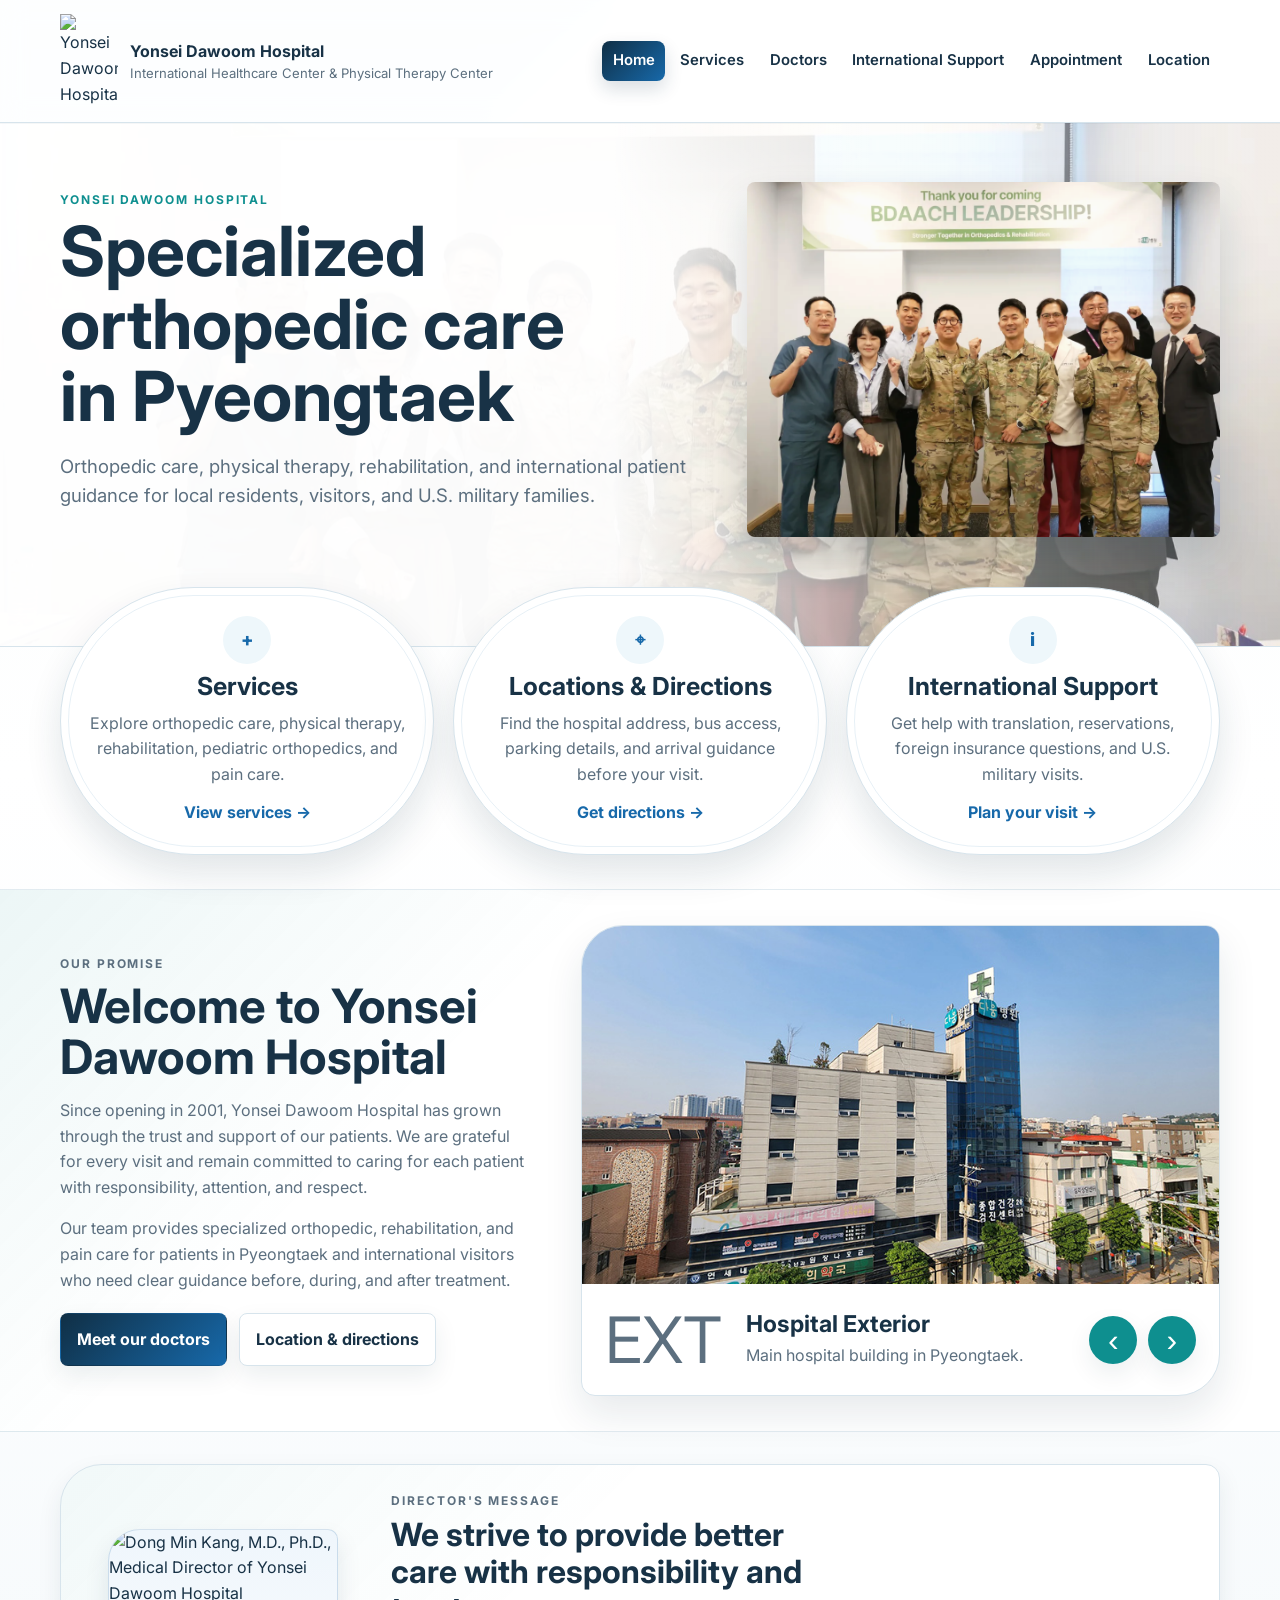
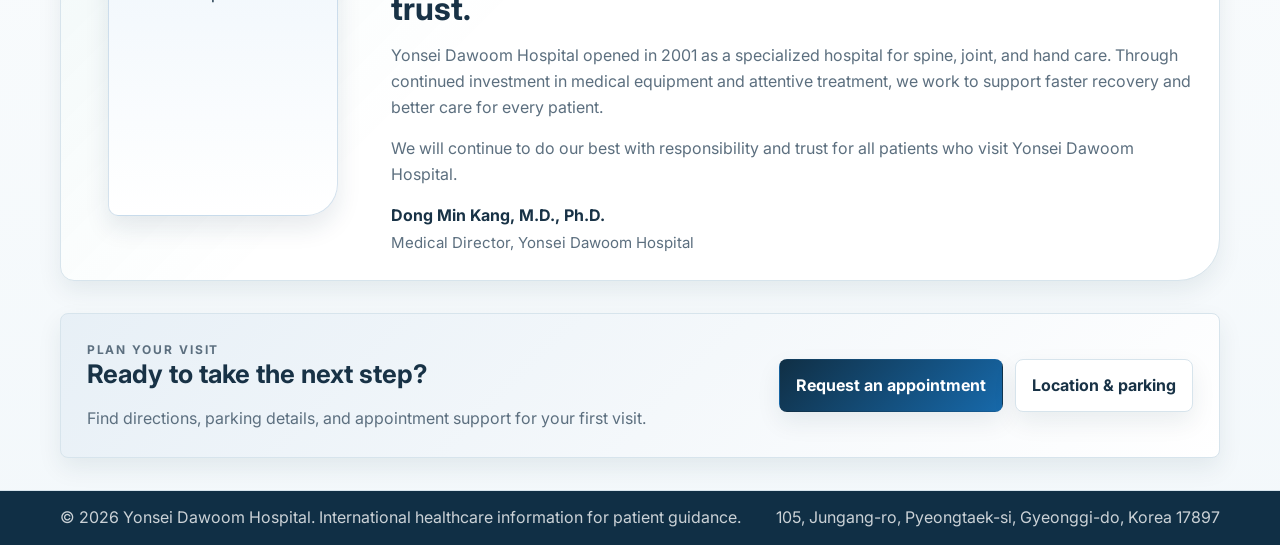
==== commit 6753d996: "Changes in index.html I add introduction of the hospital with the gallery picture (Javascript used)," ====
--- a/index.html
+++ b/index.html
@@ -80,55 +80,70 @@
         </article>
       </section>
 
-      <section class="cc-feature-band">
-        <div class="container cc-feature-grid">
-          <img src="https://yshospital.net/en/images/therapy-1.jpg" alt="Physical therapy and rehabilitation session" />
-          <div>
-            <p class="eyebrow">Not sure where to begin?</p>
-            <h2>Start with the care path that fits your needs.</h2>
+      <section class="cc-feature-band hospital-intro-band">
+        <div class="container hospital-intro-grid">
+          <div class="hospital-intro-copy">
+            <p class="eyebrow">Our promise</p>
+            <h2>Welcome to Yonsei Dawoom Hospital</h2>
             <p>
-              Review orthopedic services, therapy options, international patient support, and visit
-              information from one clear starting point.
+              Since opening in 2001, Yonsei Dawoom Hospital has grown through the trust and support of
+              our patients. We are grateful for every visit and remain committed to caring for each
+              patient with responsibility, attention, and respect.
             </p>
-            <a class="btn btn-primary" href="services.html">Find care</a>
+            <p>
+              Our team provides specialized orthopedic, rehabilitation, and pain care for patients in
+              Pyeongtaek and international visitors who need clear guidance before, during, and after
+              treatment.
+            </p>
+            <div class="hospital-intro-actions">
+              <a class="btn btn-primary" href="doctors.html">Meet our doctors</a>
+              <a class="btn btn-secondary" href="location.html">Location & directions</a>
+            </div>
           </div>
+
+          <article class="facility-gallery" aria-label="Yonsei Dawoom Hospital facility gallery">
+            <img
+              class="facility-gallery-image"
+              src="images/hospital-view.jpg"
+              alt="Yonsei Dawoom Hospital exterior in Pyeongtaek"
+            />
+            <div class="facility-gallery-caption">
+              <p class="facility-gallery-floor">EXT</p>
+              <div>
+                <h3>Hospital Exterior</h3>
+                <p>Main hospital building in Pyeongtaek.</p>
+              </div>
+              <div class="facility-gallery-controls" aria-label="Facility gallery controls">
+                <button class="facility-gallery-button" type="button" data-gallery-prev aria-label="Previous facility">‹</button>
+                <button class="facility-gallery-button" type="button" data-gallery-next aria-label="Next facility">›</button>
+              </div>
+            </div>
+          </article>
         </div>
       </section>
 
-      <section class="container cc-info-stack">
-        <article class="cc-info-panel">
-          <img src="assets/spine-joint-treatment.png" alt="Orthopedic service overview" />
-          <div>
-            <p class="eyebrow">Get care</p>
-            <h2>Orthopedic and rehabilitation services</h2>
-            <p>
-              Spine and joint care, pediatric orthopedics, physical therapy, sports rehabilitation, and
-              pain care are organized for quick review.
-            </p>
-            <div class="cc-link-row">
-              <a href="services.html">Orthopedic care</a>
-              <a href="services.html">Physical therapy</a>
-              <a href="doctors.html">Doctors</a>
-            </div>
-          </div>
-        </article>
-
-        <article class="cc-info-panel">
-          <img src="https://yshospital.net/en/images/sr-1.jpg" alt="Rehabilitation equipment and patient care" />
-          <div>
-            <p class="eyebrow">Patient support</p>
-            <h2>Guidance for international patients</h2>
-            <p>
-              Translation support, reservation assistance, foreign insurance guidance, and visitor
-              information help patients prepare before arriving.
-            </p>
-            <div class="cc-link-row">
-              <a href="support.html">International support</a>
-              <a href="appointment.html">Request appointment</a>
-              <a href="location.html">Location & parking</a>
-            </div>
-          </div>
-        </article>
+      <section class="container director-message">
+        <img
+          src="https://yshospital.net/en/images/staff-1-img.png"
+          alt="Dong Min Kang, M.D., Ph.D., Medical Director of Yonsei Dawoom Hospital"
+        />
+        <div>
+          <p class="eyebrow">Director's message</p>
+          <h2>We strive to provide better care with responsibility and trust.</h2>
+          <p>
+            Yonsei Dawoom Hospital opened in 2001 as a specialized hospital for spine, joint, and hand
+            care. Through continued investment in medical equipment and attentive treatment, we work to
+            support faster recovery and better care for every patient.
+          </p>
+          <p>
+            We will continue to do our best with responsibility and trust for all patients who visit
+            Yonsei Dawoom Hospital.
+          </p>
+          <p class="director-signature">
+            <strong>Dong Min Kang, M.D., Ph.D.</strong>
+            <span>Medical Director, Yonsei Dawoom Hospital</span>
+          </p>
+        </div>
       </section>
 
       <section class="container visit-cta">
--- a/styles.css
+++ b/styles.css
@@ -404,6 +404,104 @@
   margin-top: 0.5rem;
 }
 
+.hospital-intro-band {
+  background:
+    linear-gradient(135deg, rgba(14, 143, 143, 0.08), transparent 34%),
+    #fff;
+}
+
+.hospital-intro-grid {
+  display: grid;
+  grid-template-columns: minmax(0, 0.85fr) minmax(360px, 1.15fr);
+  gap: clamp(1.4rem, 4vw, 3rem);
+  align-items: center;
+}
+
+.hospital-intro-copy h2 {
+  font-size: clamp(1.85rem, 3.7vw, 3.1rem);
+  line-height: 1.08;
+  margin-bottom: 0.75rem;
+}
+
+.hospital-intro-copy p {
+  color: var(--muted);
+}
+
+.hospital-intro-actions {
+  display: flex;
+  flex-wrap: wrap;
+  gap: 0.75rem;
+  margin-top: 1.25rem;
+}
+
+.facility-gallery {
+  overflow: hidden;
+  background: #fff;
+  border: 1px solid var(--border);
+  border-radius: 42px 14px 42px 14px;
+  box-shadow: var(--shadow);
+}
+
+.facility-gallery-image {
+  display: block;
+  width: 100%;
+  aspect-ratio: 16 / 9;
+  object-fit: cover;
+}
+
+.facility-gallery-caption {
+  display: grid;
+  grid-template-columns: auto minmax(0, 1fr) auto;
+  gap: clamp(0.9rem, 2.4vw, 1.5rem);
+  align-items: center;
+  padding: clamp(1rem, 2.4vw, 1.45rem);
+}
+
+.facility-gallery-floor {
+  min-width: 5.3rem;
+  margin: 0;
+  color: rgba(24, 50, 70, 0.78);
+  font-size: clamp(2.4rem, 5.2vw, 4rem);
+  font-weight: 400;
+  line-height: 1;
+}
+
+.facility-gallery-caption h3 {
+  margin: 0 0 0.25rem;
+  font-size: clamp(1.15rem, 2vw, 1.45rem);
+}
+
+.facility-gallery-caption p {
+  margin: 0;
+  color: var(--muted);
+}
+
+.facility-gallery-controls {
+  display: flex;
+  gap: 0.65rem;
+}
+
+.facility-gallery-button {
+  display: inline-grid;
+  place-items: center;
+  width: 3rem;
+  height: 3rem;
+  border: 0;
+  border-radius: 50%;
+  background: var(--teal);
+  color: #fff;
+  cursor: pointer;
+  font-size: 2rem;
+  line-height: 1;
+  box-shadow: var(--shadow-soft);
+}
+
+.facility-gallery-button:hover,
+.facility-gallery-button:focus-visible {
+  background: var(--blue);
+  outline: none;
+}
+
 .cc-info-stack {
   display: grid;
   gap: 1.15rem;
@@ -446,6 +544,60 @@
   background: #fff;
   border-color: rgba(27, 95, 156, 0.35);
   box-shadow: var(--shadow-soft);
+}
+
+.director-message {
+  display: grid;
+  grid-template-columns: minmax(180px, 0.34fr) minmax(0, 1fr);
+  gap: clamp(1.1rem, 3vw, 2rem);
+  align-items: center;
+  margin: 2rem auto;
+  padding: clamp(1rem, 2.6vw, 1.6rem);
+  border: 1px solid var(--border);
+  border-radius: 42px 14px 42px 14px;
+  background:
+    linear-gradient(135deg, rgba(14, 143, 143, 0.06), transparent 38%),
+    #fff;
+  box-shadow: var(--shadow-soft);
+}
+
+.director-message > img {
+  width: 100%;
+  max-width: 230px;
+  justify-self: center;
+  aspect-ratio: 4 / 5;
+  object-fit: cover;
+  object-position: top center;
+  border-radius: 32px 10px 32px 10px;
+  border: 1px solid rgba(27, 95, 156, 0.18);
+  background: linear-gradient(180deg, #eff6fc, #fff);
+  box-shadow: 0 12px 24px rgba(18, 49, 76, 0.10);
+}
+
+.director-message h2 {
+  font-size: clamp(1.35rem, 2.6vw, 2rem);
+  line-height: 1.16;
+  max-width: 22ch;
+  margin-bottom: 0.65rem;
+}
+
+.director-message p {
+  color: var(--muted);
+}
+
+.director-signature {
+  display: grid;
+  gap: 0.1rem;
+  margin: 0.9rem 0 0;
+}
+
+.director-signature strong {
+  color: var(--text);
+}
+
+.director-signature span {
+  color: var(--muted);
+  font-size: 0.94rem;
 }
 
 .stat-card {
@@ -710,6 +862,11 @@
 }
 
 .service-card h2, .doctor-card h2 { margin-bottom: 0.35rem; }
+
+.doctor-card h2 {
+  margin-top: 0;
+  line-height: 1.12;
+}
 
 .service-card p,
 .doctor-card p {
@@ -1034,6 +1191,17 @@
     #fff;
 }
 
+.doctor-card[data-doctor] {
+  cursor: pointer;
+}
+
+.doctor-card[data-doctor]:focus-visible,
+.doctor-card[data-doctor].is-selected {
+  outline: 3px solid rgba(14, 143, 143, 0.34);
+  outline-offset: 4px;
+  border-color: rgba(14, 143, 143, 0.46);
+}
+
 .doctor-card .credential,
 .doctor-card .expertise {
   margin: 0;
@@ -1062,12 +1230,19 @@
 .doctor-head {
   display: flex;
   align-items: flex-start;
-  gap: 1rem;
+  gap: 1.1rem;
+}
+
+.department-label {
+  color: var(--teal);
+  font-weight: 800;
+  margin: 0 0 0.15rem;
+  font-size: 0.82rem;
 }
 
 .doctor-photo {
-  width: 142px;
-  height: 142px;
+  width: 150px;
+  height: 150px;
   object-fit: cover;
   object-position: top center;
   border-radius: 8px;
@@ -1079,28 +1254,152 @@
 
 .doctor-credentials {
   display: grid;
-  gap: 0.35rem;
-  margin: 0.65rem 0 0;
+  gap: 0.28rem;
+  margin: 0.55rem 0 0;
   padding: 0;
   list-style: none;
 }
 
 .doctor-credentials li {
   position: relative;
-  padding-left: 1rem;
+  padding-left: 0.9rem;
   color: var(--text);
-  font-weight: 650;
+  font-size: 0.94rem;
+  font-weight: 600;
+  line-height: 1.38;
 }
 
 .doctor-credentials li::before {
   content: "";
   position: absolute;
   left: 0;
-  top: 0.7em;
-  width: 0.38rem;
-  height: 0.38rem;
+  top: 0.55em;
+  width: 0.32rem;
+  height: 0.32rem;
   border-radius: 50%;
   background: var(--teal);
+}
+
+.doctor-detail-drawer[hidden] {
+  display: none;
+}
+
+.doctor-detail-drawer {
+  position: fixed;
+  inset: 0;
+  z-index: 30;
+  display: grid;
+  place-items: center;
+  padding: clamp(1rem, 3vw, 2rem);
+}
+
+.doctor-detail-backdrop {
+  position: absolute;
+  inset: 0;
+  background: rgba(3, 25, 54, 0.52);
+  opacity: 0;
+  transition: opacity 220ms ease;
+}
+
+.doctor-detail-panel {
+  position: relative;
+  display: block;
+  width: min(100%, 1080px);
+  max-height: min(88vh, 720px);
+  padding: clamp(0.9rem, 2vw, 1.2rem);
+  overflow: auto;
+  background: #031936;
+  color: #fff;
+  border-radius: 14px 44px 14px 44px;
+  box-shadow: 0 24px 60px rgba(0, 0, 0, 0.30);
+  opacity: 0;
+  transform: translateY(18px) scale(0.98);
+  transition: opacity 220ms ease, transform 240ms ease;
+}
+
+.doctor-detail-drawer.is-open .doctor-detail-backdrop {
+  opacity: 1;
+}
+
+.doctor-detail-drawer.is-open .doctor-detail-panel {
+  opacity: 1;
+  transform: translateY(0) scale(1);
+}
+
+.doctor-detail-close {
+  position: absolute;
+  top: 1rem;
+  right: 1rem;
+  display: inline-flex;
+  align-items: center;
+  justify-content: center;
+  width: 2.4rem;
+  height: 2.4rem;
+  border: 1px solid rgba(255, 255, 255, 0.22);
+  border-radius: 50%;
+  background: rgba(255, 255, 255, 0.08);
+  color: #fff;
+  cursor: pointer;
+  font-size: 1.55rem;
+  line-height: 1;
+}
+
+.doctor-detail-close:hover,
+.doctor-detail-close:focus-visible {
+  background: rgba(255, 255, 255, 0.18);
+  outline: none;
+}
+
+.doctor-detail-copy h2 {
+  color: #fff;
+  font-size: clamp(1.6rem, 3.5vw, 2.65rem);
+  line-height: 1.12;
+  margin: 0 0 1rem;
+  padding-right: 2.75rem;
+}
+
+.doctor-detail-copy h2 span {
+  color: #ffeb00;
+}
+
+.doctor-detail-copy p {
+  color: #45a9e8;
+  font-size: clamp(1.45rem, 3vw, 2.45rem);
+  line-height: 1.18;
+  font-weight: 800;
+  margin: 0 0 1.35rem;
+}
+
+.doctor-detail-copy ul {
+  display: grid;
+  grid-template-columns: repeat(2, minmax(0, 1fr));
+  column-gap: 1.6rem;
+  row-gap: 0.28rem;
+  margin: 0;
+  padding-left: 1.25rem;
+  color: #fff;
+  font-size: clamp(0.98rem, 1.45vw, 1.22rem);
+  line-height: 1.32;
+}
+
+.doctor-detail-panel img {
+  width: 100%;
+  max-height: 360px;
+  aspect-ratio: 4 / 3;
+  object-fit: cover;
+  border: 3px solid #3d94f5;
+  border-radius: 28px 8px 28px 8px;
+  box-shadow: 0 14px 30px rgba(0, 0, 0, 0.22);
+}
+
+.doctor-detail-panel .doctor-detail-shot {
+  display: block;
+  max-height: calc(88vh - 2.4rem);
+  aspect-ratio: auto;
+  object-fit: contain;
+  border: 0;
+  border-radius: 10px 34px 10px 34px;
+  box-shadow: none;
 }
 
 .muted { color: var(--muted); font-weight: 600; }
@@ -1428,6 +1727,7 @@
   .hero-grid, .two-column-panel, .section-grid, .three-up, .two-up, .appointment-layout, .location-layout, .support-visual-card { grid-template-columns: 1fr; }
   .cc-hero-inner,
   .cc-feature-grid,
+  .hospital-intro-grid,
   .cc-info-panel { grid-template-columns: 1fr; }
   .cc-action-grid { grid-template-columns: 1fr; margin-top: -2.8rem; }
   .cc-hero { padding-bottom: 4.7rem; }
@@ -1455,6 +1755,14 @@
   .support-photo-frame img { min-height: 260px; }
   .quick-action-grid { grid-template-columns: repeat(2, 1fr); }
   .location-summary-grid { grid-template-columns: 1fr; }
+  .facility-gallery-caption { grid-template-columns: 1fr auto; }
+  .facility-gallery-floor { min-width: 0; }
+  .facility-gallery-caption > div:not(.facility-gallery-controls) { grid-column: 1 / -1; }
+  .director-message { grid-template-columns: 1fr; }
+  .director-message > img { max-width: 180px; }
+  .doctor-detail-panel { grid-template-columns: 1fr; width: 100%; }
+  .doctor-detail-copy ul { grid-template-columns: 1fr; }
+  .doctor-detail-panel img { max-height: 260px; }
   .home-service-grid { grid-template-columns: 1fr; }
   .home-support-band,
   .visit-cta { grid-template-columns: 1fr; }
